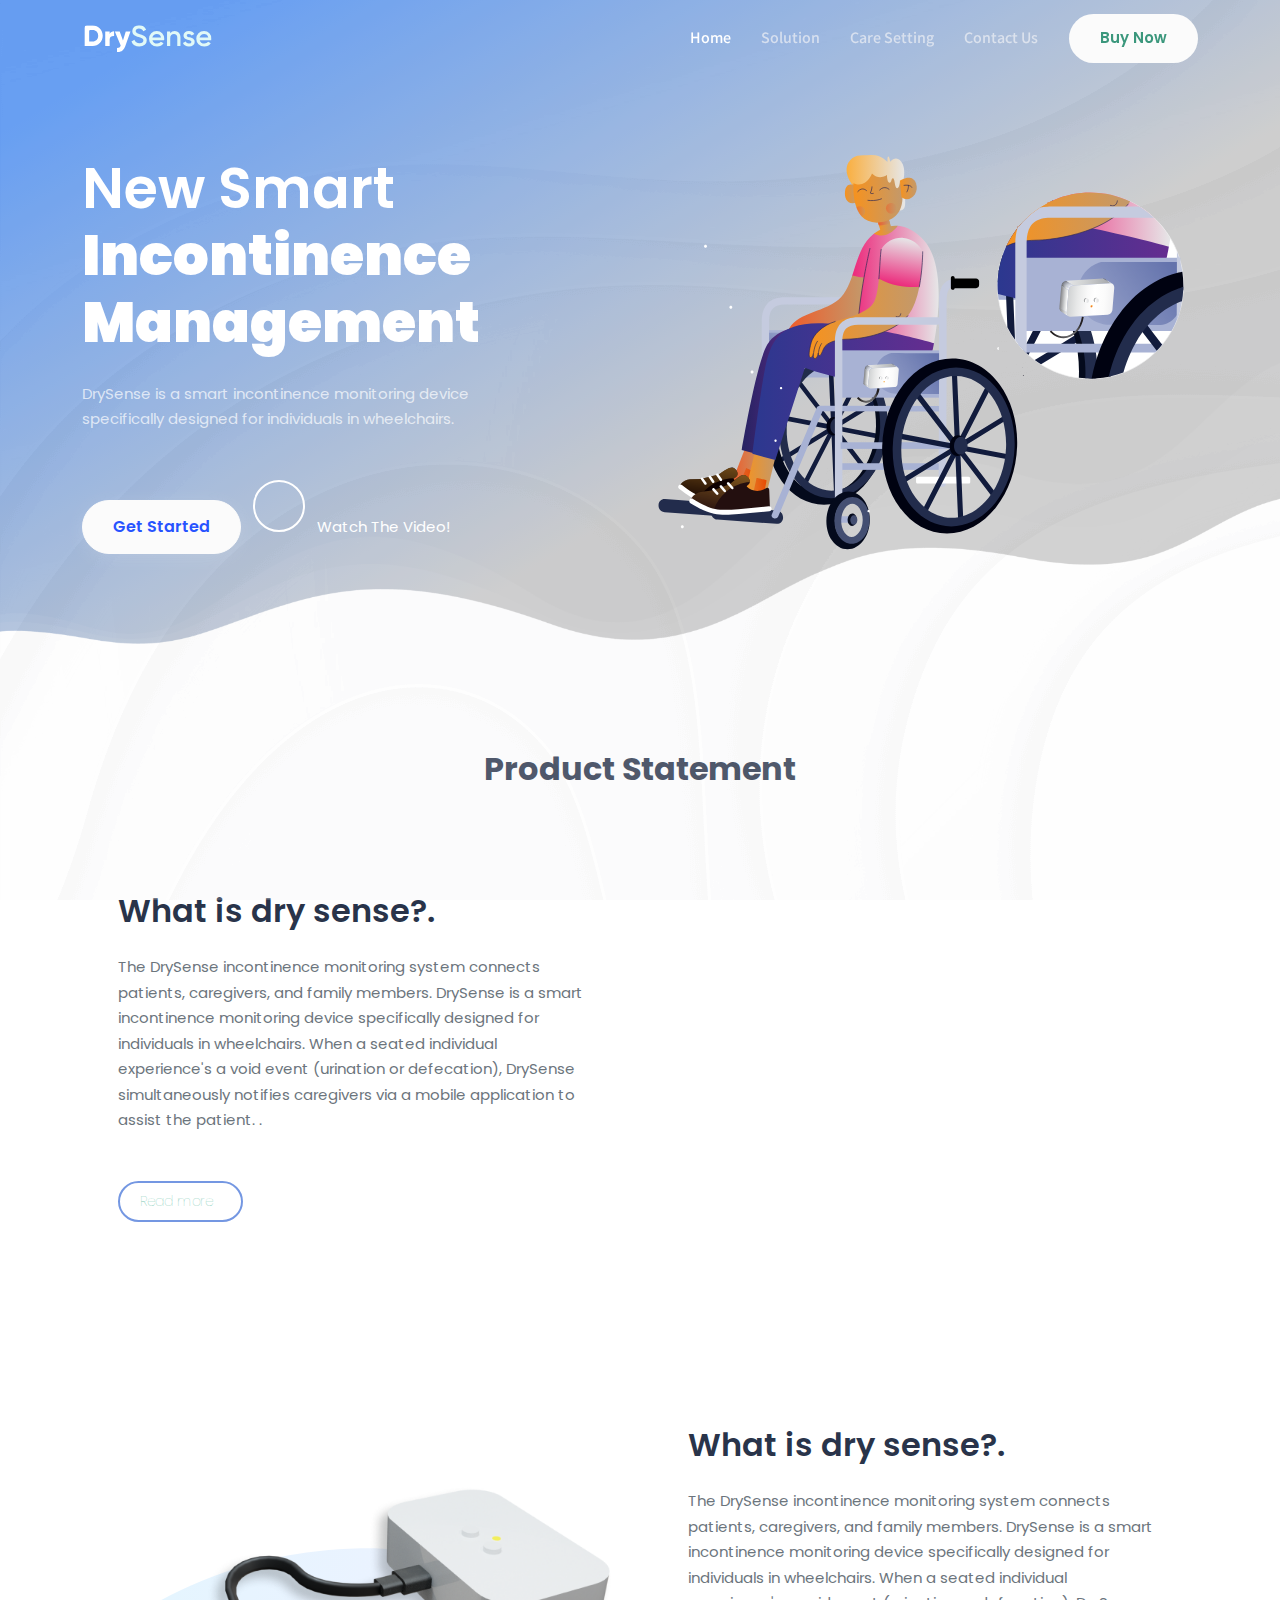
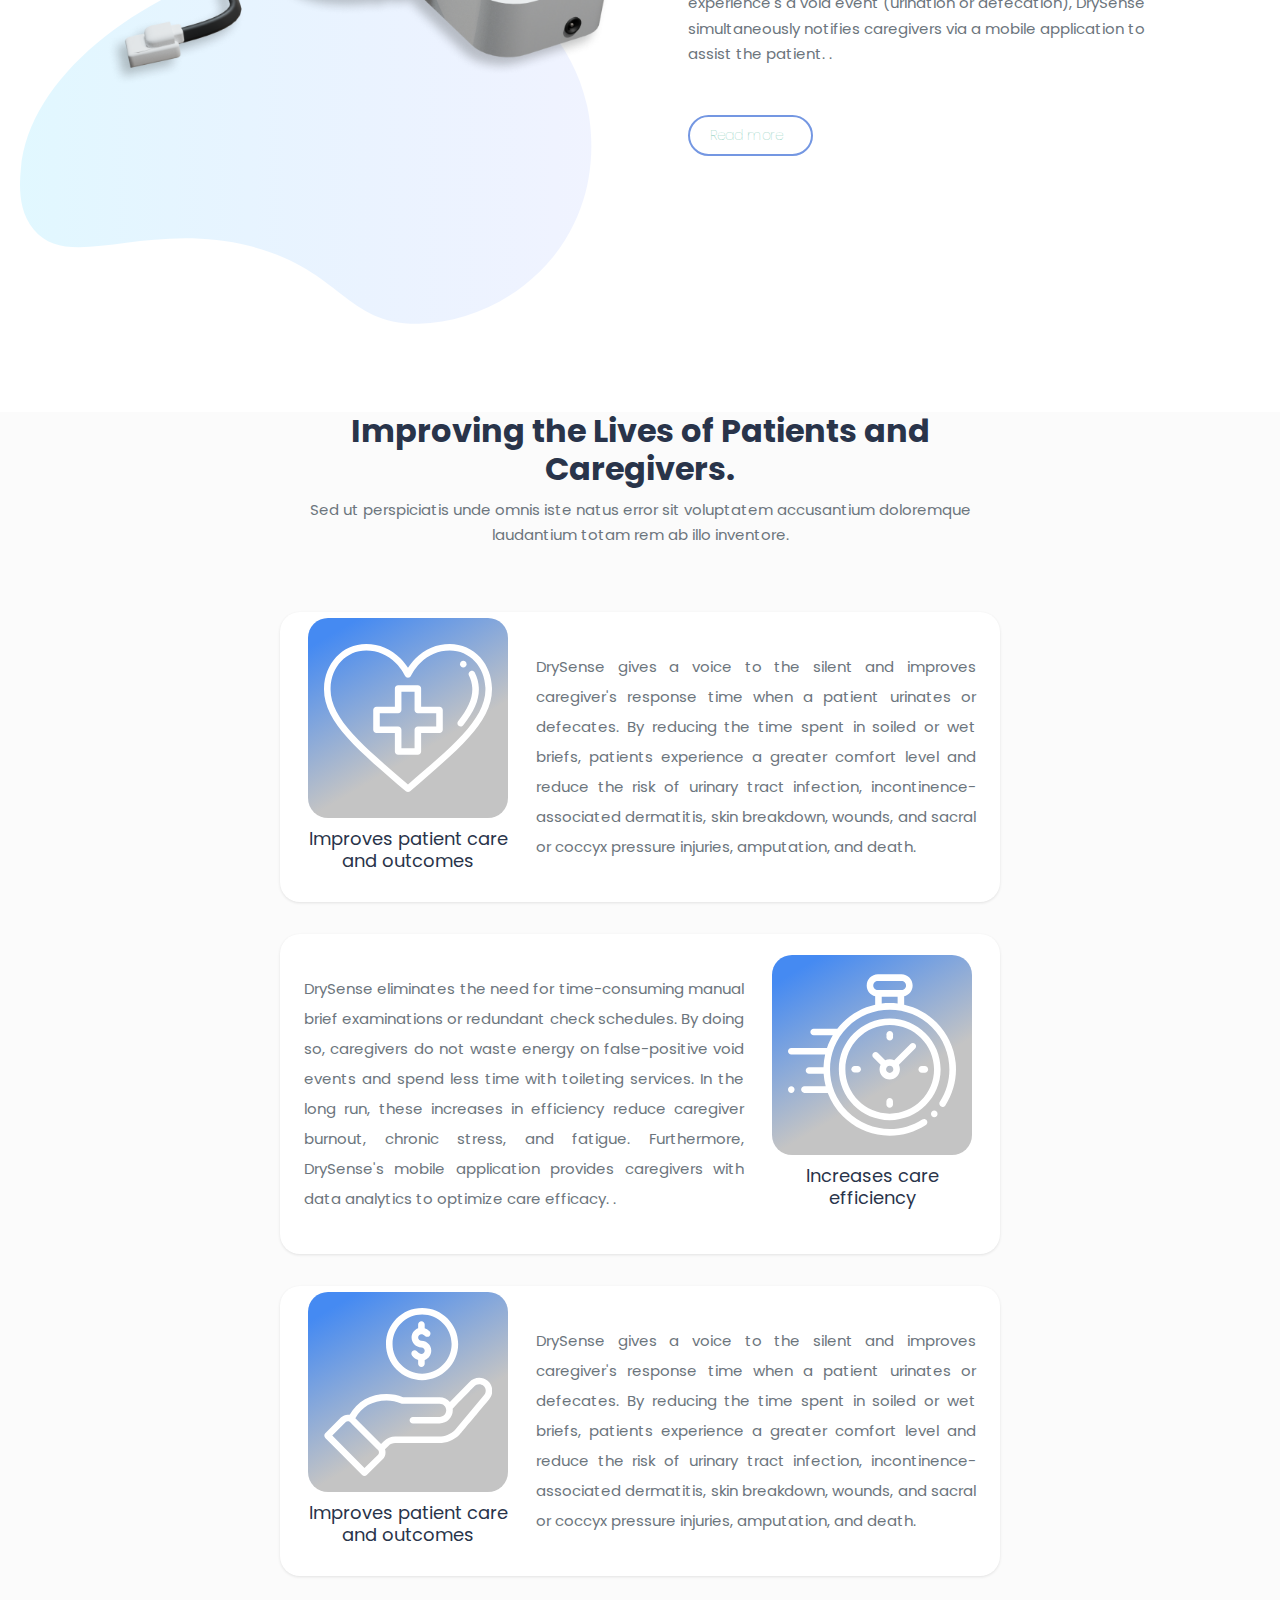
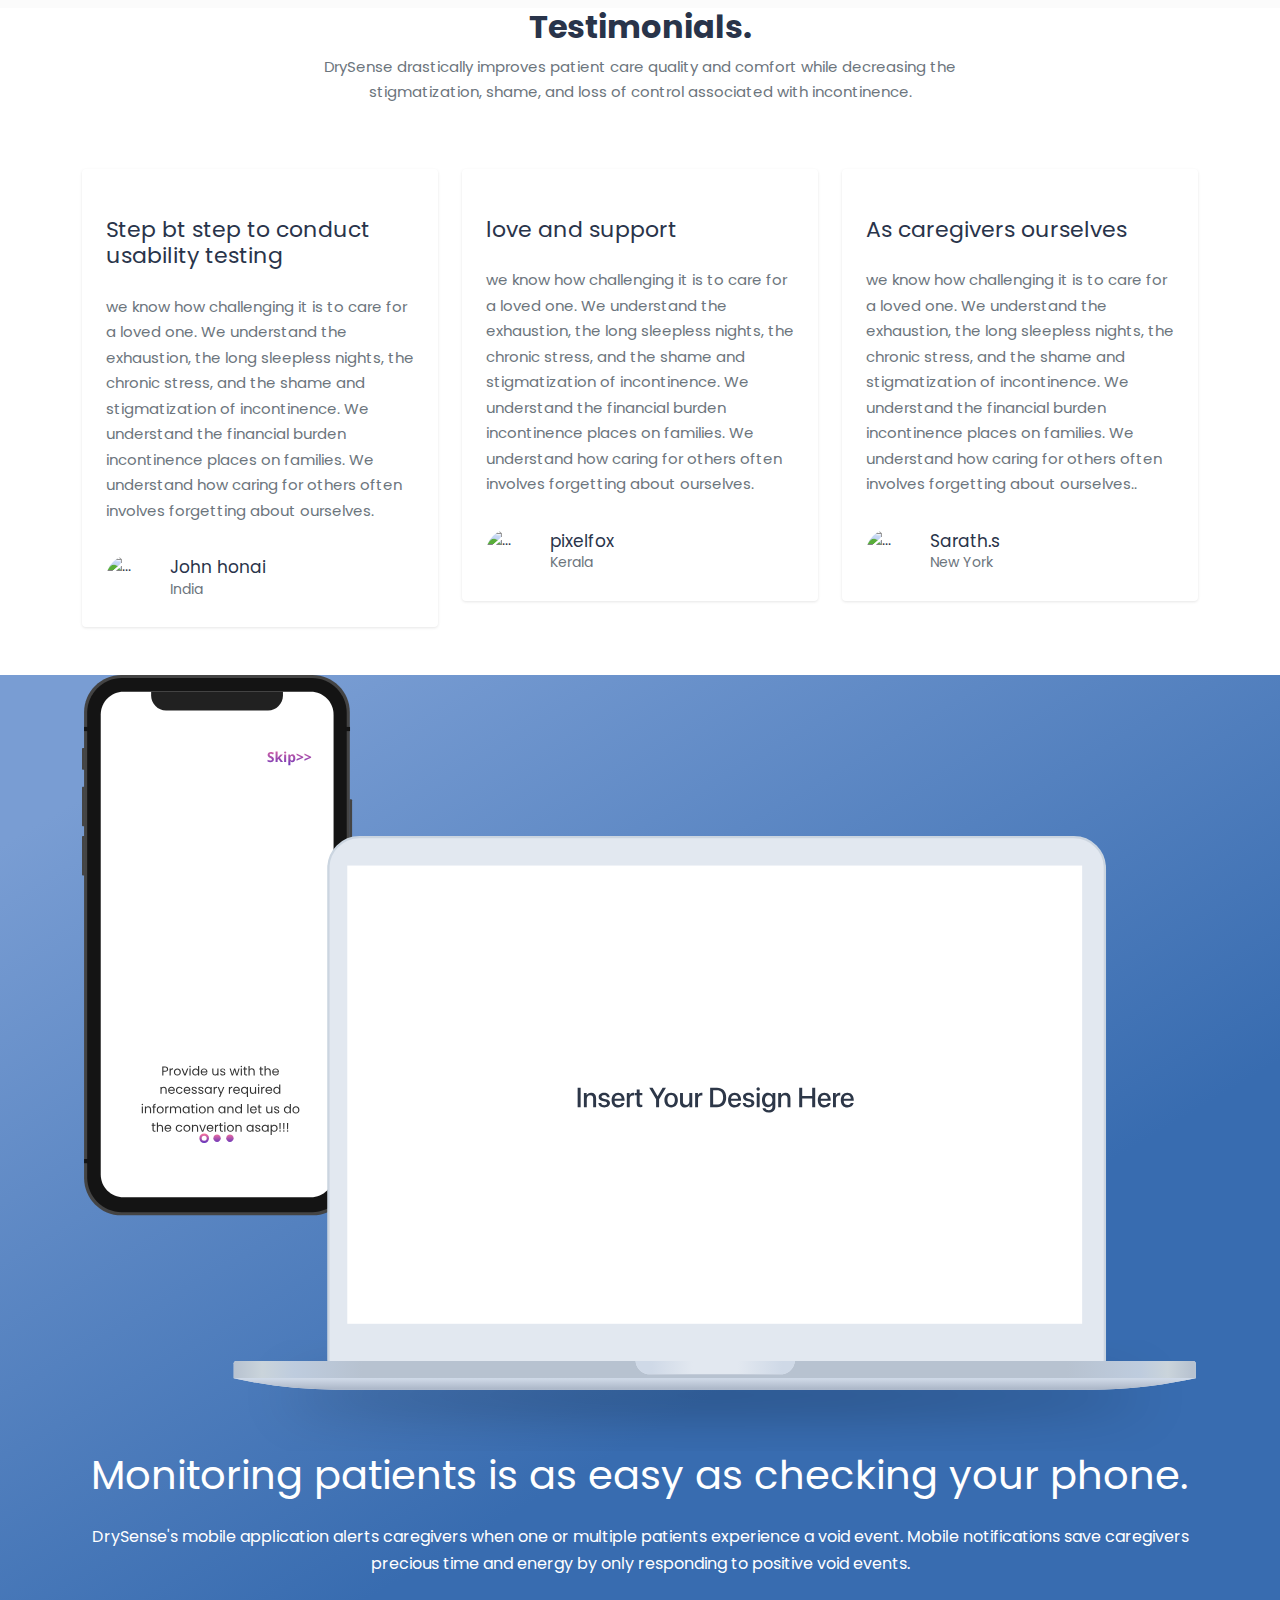
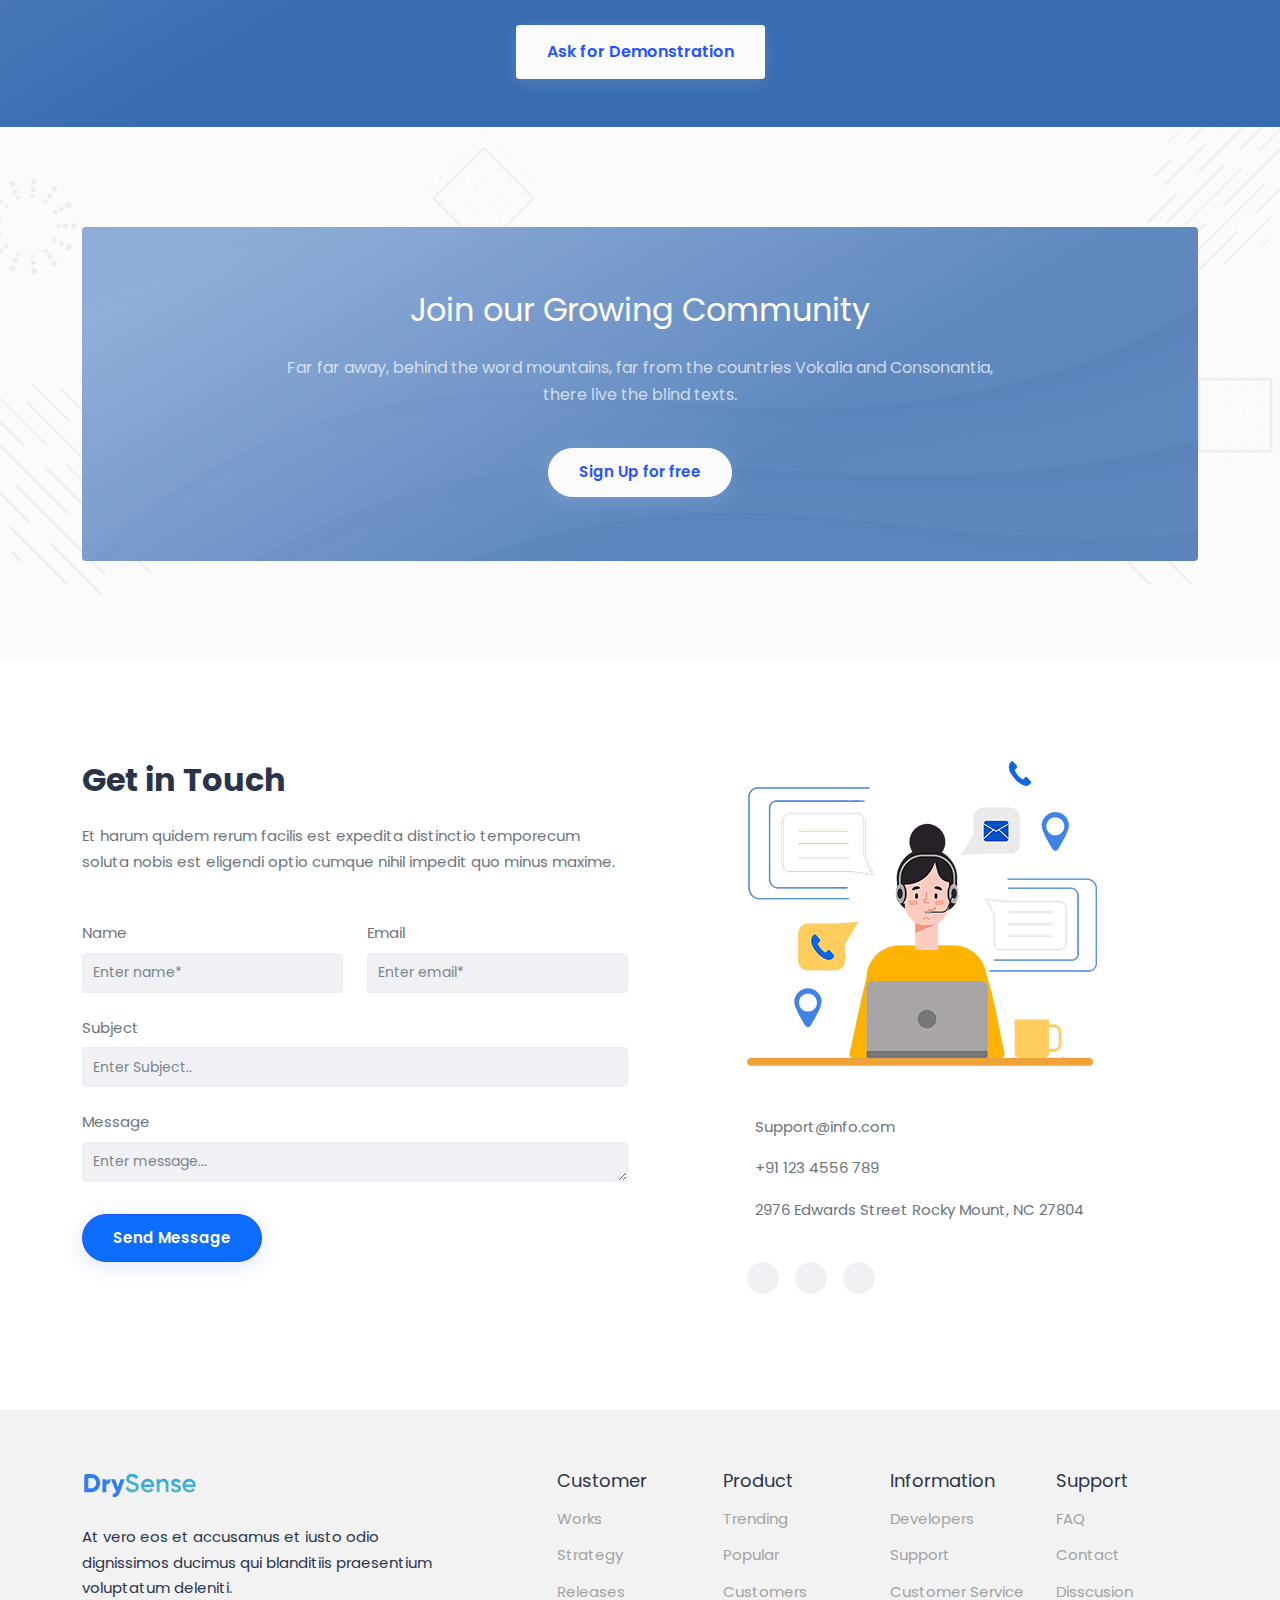
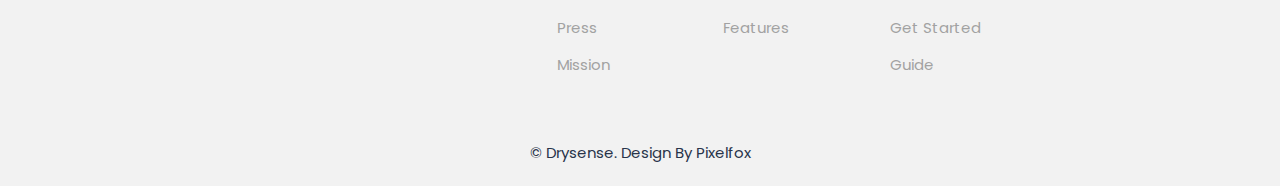
==== index.html @ 3eb0d007 "Update index.html" ====
<!DOCTYPE html>
<html lang="en">

<head>
    <meta charset="utf-8" />
    <title>drysense - Responsive Bootstrap 4 Landing Page Template</title>
    <meta name="viewport" content="width=device-width, initial-scale=1.0" />
    <meta name="description" content="Premium Bootstrap 4 Landing Page Template" />
    <meta name="keywords" content="bootstrap 4, premium, marketing, multipurpose" />
    <meta content="Themesbrand" name="author" />
    <!-- favicon -->
    <link rel="shortcut icon" href="/favicon.ico" />

    <!-- css -->
    <link rel="preconnect" href="https://fonts.gstatic.com">
<link href="https://fonts.googleapis.com/css2?family=Poppins:wght@200;300;400;500;600;700;800&display=swap" rel="stylesheet">

    <link href="/bootstrap.min.css" rel="stylesheet" type="text/css" />
    <link href="/materialdesignicons.min.css" rel="stylesheet" type="text/css" />
    <link href="/style.css" rel="stylesheet" type="text/css" />
</head>

<body data-spy="scroll" data-target="#navbar" data-offset="20">

    

    <!--Navbar Start-->
    <nav class="navbar navbar-expand-lg fixed-top" id="navbar">
        <div class="container">
            <!-- LOGO -->
            <a class="navbar-brand logo" href="index.html">
                <img src="/logo-light-01.svg" alt="" class="logo-dark" height="28" />
                <img src="/logo-dark-01.svg" alt="" class="logo-light" height="28" />
            </a>
            <button class="navbar-toggler" type="button" data-bs-toggle="collapse" data-bs-target="#navbarCollapse"
                aria-controls="navbarCollapse" aria-expanded="false" aria-label="Toggle navigation">
                <i class="" data-feather="menu"></i>
            </button>
            <div class="collapse navbar-collapse" id="navbarCollapse">
                <ul class="navbar-nav ms-auto navbar-center" id="navbar-navlist">
                    <li class="nav-item">
                        <a href="#home" class="nav-link active">Home</a>
                    </li>
                    <li class="nav-item">
                        <a href="solution.html" class="nav-link">Solution</a>
                    </li>
                    <li class="nav-item">
                        <a href="care.html" class="nav-link">Care Setting</a>
                    </li>
                    
                    <li class="nav-item">
                        <a href="#Contact" class="nav-link">Contact Us</a>
                    </li>
                    
                </ul>
                <a href="" class="btn btn-cm rounded-pill nav-btn ms-lg-3">Buy Now</a>
            </div>
        </div>
        <!-- end container -->
    </nav>
    <!-- Navbar End -->

    <!-- Hero Start -->
    <section class="hero-2 bg-center bg-primary position-relative" style="background-image: url(/hero-1-bg-01.);"
        id="home">
        <div class="container">
            <div class="row align-items-center hero-content">
                <div class="col-lg-5">
                    <h1 class="text-white display-4 font-weight-semibold mb-4 hero-1-title">New Smart <strong>Incontinence Management</strong>
                    </h1>
                    <p class="text-white-70 mb-4  mb-lg-5">DrySense is a smart incontinence monitoring device specifically designed for individuals in wheelchairs.</p>
                    <a href="javascript: void(0);" class="btn btn-lg btn-light rounded-pill me-2">Get Started</a>
                    <div class="d-inline-block" data-bs-toggle="modal" data-bs-target="#watchvideomodal">
                        <a href="javascript: void(0);" class="video-play-icon text-white">
                            <span class="play-icon-circle me-2"><i class="icon-sm icon" data-feather="play"></i></span>
                            <span class="">Watch The Video!</span>
                        </a>
                    </div>


                </div>
                <div class="col-lg-6 col-sm-10 mx-auto ms-lg-auto me-lg-0">
                    <div class="mt-lg-0 mt-4">
                        <img src="/drysense_grandma-01.svg" alt="" class="img-md-responsive" />
                    </div>
                </div>
            </div>
            <!-- end row -->

            <!-- Modal -->
            <div class="modal fade bd-example-modal-lg" id="watchvideomodal" tabindex="-1" aria-hidden="true">
                <div class="modal-dialog modal-dialog-centered modal-dialog modal-lg">
                    <div class="modal-content home-modal">
                        <div class="modal-header border-0">
                            <button type="button" class="btn-close float-end" data-bs-dismiss="modal"><i
                                    class="mdi mdi-close"></i></button>
                        </div>
                        <div class="ratio ratio-16x9">
                            <iframe src="https://www.youtube.com/embed/zpOULjyy-n8?rel=0" title="YouTube video"
                                allowfullscreen></iframe>
                        </div>

                    </div>
                </div>
            </div>
            <!-- end modal -->
        </div>
        <!-- end container -->
        <div class="hero-bottom-shape">
            <img src="/hero-1-bottom-shape.png" alt="" class="img-fluid d-block mx-auto" />
        </div>
        <!-- end hero shape -->
    </section>
    <!-- Hero End -->
     <!-- Features start -->
     <section class="section bg-white" id="features">
        <div class="container">
            <div class="row justify-content-center mb-5">
                <div class="col-lg-7 text-center">
                    <h2 class="fw-bold">Product Statement</h2>
                    
                </div>
            </div>

            <div class="row align-items-center mb-5">
                <div class="col-md-6 order-2 order-md-1 mt-md-0 mt-5 p-5">
                    <h2 class="mb-4 font-weight-semibold">What is dry sense?.</h2>
                    <p class="text-muted mb-5">The DrySense incontinence monitoring system connects patients, caregivers, and family members.
                        DrySense is a smart incontinence monitoring device specifically designed for individuals in wheelchairs. When a seated individual experience's a void event (urination or defecation), DrySense simultaneously notifies caregivers via a mobile application to assist the patient.
                        .</p>
                    <a href="javascript: void(0);" class="btn btn-sm">Read more <i class="icon-xs ms-2"
                            data-feather="arrow-right"></i></a>
                                            </div>
                <div class="col-md-6 ms-md-auto order-1 order-md-2">
                    <div class="position-relative"></div>
                        <div class="features-img">
                            <img src="images/drysense-3d-left.png" alt="" class="img-fluid d-block img-bg" />
                        </div>
                        <img src="images/bg-left.svg" alt="" class="dot-img-right" />

                    </div>
                   

                </div>

                <div class="row align-items-center mb-5">
                    <div class="col-md-6 ms-md-auto order-2 order-md-1">
                        <div class="position-relative"></div>
                            <div class="features-img">
                                <img src="/device-3d-right.png" alt="" class="img-fluid d-block img-bg" />
                            </div>
                            <img src="/bg-right.svg" alt="" class="dot-img-left me-5" />
    
                        </div>
                    <div class="col-md-6 order-2 order-md-2 mt-md-0 mt-5 p-5">
                        <h2 class="mb-4 font-weight-semibold">What is dry sense?.</h2>
                        <p class="text-muted mb-5">The DrySense incontinence monitoring system connects patients, caregivers, and family members.
                            DrySense is a smart incontinence monitoring device specifically designed for individuals in wheelchairs. When a seated individual experience's a void event (urination or defecation), DrySense simultaneously notifies caregivers via a mobile application to assist the patient.
                            .</p>
                        <a href="javascript: void(0);" class="btn btn-sm">Read more <i class="icon-xs ms-2"
                                data-feather="arrow-right"></i></a>
                                                </div>
                   
                       
    
                    </div>
            
            <!-- end row -->
           
            <!-- end row -->
        </div>
        <!-- end container -->
    </section>
    <!-- Features end -->

<!-- General Value Proposition start -->
<section class=" bg-light" id="features">
        <div class="container-fluid">

    <div class="row justify-content-center mb-5">
        <div class="col-lg-7 text-center">
            <h2 class="fw-bold">Improving the Lives of Patients and Caregivers.</h2>
            <p class="text-muted">Sed ut perspiciatis unde omnis iste natus error sit voluptatem accusantium
                doloremque laudantium totam rem ab illo inventore.</p>
        </div>
    </div>

     <!-- start row -->

     <div class="row align-items-center  pb-0">
         <container-fluid class="row col align-items-center col-lg md- general-values">
        <div class="col-md-4">
            <div class=" text-center position-relative mb-4 active general-bg">
                <div class=" p-0">
                   
                        <img src="/health 1.svg" alt="" class="icon-general-values" />
                    
                    
                    <h5 class="mb-3 font-size-18"> Improves patient care and outcomes </h5>
                    
                </div>
            </div>
        </div>
        <div class="col-md-8 ms-md-auto general-para">
            
            <p class="general-values-para text-muted">DrySense gives a voice to the silent and improves caregiver's response time when a patient urinates or defecates. By reducing the time spent in soiled or wet briefs, patients experience a greater comfort level and reduce the risk of urinary tract infection, incontinence-associated dermatitis, skin breakdown, wounds, and sacral or coccyx pressure injuries, amputation, and death.</p>
           
        </div>
    </container-fluid>

     </div>
      <!-- end row -->
      <div class="row align-items-center">
        <container-fluid class="row col align-items-center col-lg md- general-values">
       
       <div class="col-md-8 ms-md-auto general-para">
           
           <p class="general-values-para text-muted">DrySense eliminates the need for time-consuming manual brief examinations or redundant check schedules. By doing so, caregivers do not waste energy on false-positive void events and spend less time with toileting services. In the long run, these increases in efficiency reduce caregiver burnout, chronic stress, and fatigue. Furthermore, DrySense's mobile application provides caregivers with data analytics to optimize care efficacy.
            .</p>
          
       </div>
       <div class="col-md-4">
        <div class=" text-center position-relative mb-4 active general-bg">
            <div class=" p-0">
                <img src="/clock 1.svg" alt="" class="icon-general-values" />
                    
                
                <h4 class="mb-3 font-size-18">Increases care efficiency</h4>
                
            </div>
        </div>
    </div>
</container-fluid>
   </div> 


      <!-- end row -->
      <div class="row align-items-center  pb-0">
        <container-fluid class="row col align-items-center col-lg md- general-values">
       <div class="col-md-4">
           <div class=" text-center position-relative mb-4 active general-bg">
               <div class=" p-0">
                  
                       <img src="/hand-dollr-01.svg" alt="" class="icon-general-values" />
                   
                   
                   <h5 class="mb-3 font-size-18"> Improves patient care and outcomes </h5>
                   
               </div>
           </div>
       </div>
       <div class="col-md-8 ms-md-auto">
           
           <p class="general-values-para text-muted">DrySense gives a voice to the silent and improves caregiver's response time when a patient urinates or defecates. By reducing the time spent in soiled or wet briefs, patients experience a greater comfort level and reduce the risk of urinary tract infection, incontinence-associated dermatitis, skin breakdown, wounds, and sacral or coccyx pressure injuries, amputation, and death.</p>
          
       </div>
        </container-fluid>

       
   <!-- end row -->



    
</section> 
<!-- General Value Proposition end -->

 <!-- Testimonoal start -->
 <section class="section-bottom" id="blog">
    <div class="container">
        <div class="row justify-content-center mb-4">
            <div class="col-lg-7 text-center">
                <h2 class="fw-bold">Testimonials.</h2>
                <p class="text-muted">DrySense drastically improves patient care quality and comfort while decreasing the stigmatization, shame, and loss of control associated with incontinence.
                </p>
            </div>
        </div>
        <div class="row">
            <div class="col-lg-4 pb-5">
                <div class="card mt-4 border-0 shadow">
                    <div class="card-body p-4">
                        
                        <h4 class="font-size-22 my-4"><a href="javascript: void(0);">Step bt step to conduct
                                usability testing</a></h4>
                        <p class="text-muted">we know how challenging it is to care for a loved one. We understand the exhaustion, the long sleepless nights, the chronic stress, and the shame and stigmatization of incontinence. We understand the financial burden incontinence places on families. We understand how caring for others often involves forgetting about ourselves.</p>
                        <div class="d-flex align-items-center mt-4 pt-2">
                            <img src="/user/img-2.jpg" class="rounded-circle avatar-sm me-3" alt="..." />
                            <div class="flex-body">
                                <h5 class="font-size-17 mb-0">John honai</h5>
                                <p class="text-muted mb-0 font-size-14"> India</p>
                            </div>
                        </div>
                    </div>
                </div>
            </div>
            <!-- end col -->

            <div class="col-lg-4">
                <div class="card mt-4 border-0 shadow">
                    <div class="card-body p-4">
                        
                        <h4 class="font-size-22 my-4"><a href="javascript: void(0);">love and support</a></h4>
                        <p class="text-muted">we know how challenging it is to care for a loved one. We understand the exhaustion, the long sleepless nights, the chronic stress, and the shame and stigmatization of incontinence. We understand the financial burden incontinence places on families. We understand how caring for others often involves forgetting about ourselves.</p>
                        <div class="d-flex align-items-center mt-4 pt-2">
                            <img src="/user/img-3.jpg" class="rounded-circle avatar-sm me-3" alt="..." />
                            <div class="flex-body">
                                <h5 class="font-size-17 mb-0">pixelfox</h5>
                                <p class="text-muted mb-0 font-size-14">Kerala</p>
                            </div>
                        </div>
                    </div>
                </div>
            </div>
            <!-- end col -->

            <div class="col-lg-4">
                <div class="card mt-4 border-0 shadow">
                    <div class="card-body p-4">
                        
                        <h4 class="font-size-22 my-4"><a href="javascript: void(0);">As caregivers ourselves</a></h4>
                        <p class="text-muted">we know how challenging it is to care for a loved one. We understand the exhaustion, the long sleepless nights, the chronic stress, and the shame and stigmatization of incontinence. We understand the financial burden incontinence places on families. We understand how caring for others often involves forgetting about ourselves..</p>
                        <div class="d-flex align-items-center mt-4 pt-2">
                            <img src="/user/img-1.jpg" class="rounded-circle avatar-sm me-3" alt="..." />
                            <div class="flex-body">
                                <h5 class="font-size-17 mb-0">Sarath.s</h5>
                                <p class="text-muted mb-0 font-size-14">New York</p>
                            </div>
                        </div>
                    </div>
                </div>
            </div>
            <!-- end col -->
        </div>
        <!-- end row -->
    </div>
    <!-- end container -->
</section>
<!-- Testimonial end -->


   
 <!--App downlod end -->
    <section class="section-bottom bg-gradient-primary">
        <div class="bg-overlay-img" style="background-image: url(/demos.png);"></div>
        <div class="hero-top-shape">
            <img src="images/hero-1-top-shape-01.png" alt="" class="img-fluid d-block mx-auto" />
        </div>
        <div class="container">
            <div class="row justify-content-center">
                
                  
                        <img src="/X-2.svg" alt="" class="img-md-responsive" />
                   
                    <div class="text-center">
                        <h1 class="text-white mb-4">Monitoring patients is as easy as checking your phone.</h1>
                        <p class="text-white mb-5 font-size-16">DrySense's mobile application alerts caregivers when one or multiple patients experience a void event. Mobile notifications save caregivers precious time and energy by only responding to positive void events.</p>
                        <a href="#" class="btn btn-lg mb-5 btn-light">Ask for Demonstration</a>
                    </div>
                </div>
                <!-- end col -->
            </div>
            <!-- end row -->
        </div>
        <!-- end container -->
        
    </section>
    <!--App downlod end -->
   

    <!-- CTA start -->
    <section class="section bg-center w-100 bg-light" style="background-image: url(/cta-bg.png);">
        <div class="container">
            <div class="row">
                <div class="col-lg-12">
                    <div class="card bg-gradient-primary text-center border-0">
                        <div class="bg-overlay-img" style="background-image: url(/demos.png);"></div>
                        <div class="card-body mx-auto p-sm-5 p-4">
                            <div class="row justify-content-center">
                                <div class="col-lg-10">
                                    <div class="p-3">
                                        <h2 class="text-white mb-4">Join our Growing Community</h2>
                                        <p class="text-white-70 font-size-16 mb-4 pb-3">Far far away, behind the word
                                            mountains, far from the countries Vokalia and Consonantia, there live the
                                            blind texts.</p>
                                        <a href="javascript: void(0);" class="btn btn-light rounded-pill">Sign Up for
                                            free</a>
                                    </div>
                                </div>
                            </div>
                        </div>
                    </div>
                </div>
                <!-- end col -->
            </div>
            <!-- end row -->
        </div>
        <!-- end container -->
    </section>
    <!-- CTA end -->

    <!-- Contact us start -->
    <section class="section" id="contact">
        <div class="container">
            <div class="row">
                <div class="col-lg-6">
                    <h2 class="fw-bold mb-4">Get in Touch</h2>
                    <p class="text-muted mb-5">Et harum quidem rerum facilis est expedita distinctio temporecum soluta
                        nobis est eligendi optio cumque nihil impedit quo minus maxime.</p>

                    <div>
                        <form method="post" name="myForm" onsubmit="return validateForm()">
                            <p id="error-msg"></p>
                            <div id="simple-msg"></div>
                            <div class="row">
                                <div class="col-lg-6">
                                    <div class="mb-4">
                                        <label for="name" class="text-muted form-label">Name</label>
                                        <input name="name" id="name" type="text" class="form-control"
                                            placeholder="Enter name*">
                                    </div>
                                </div>
                                <div class="col-lg-6">
                                    <div class="mb-4">
                                        <label for="email" class="text-muted form-label">Email</label>
                                        <input name="email" id="email" type="email" class="form-control"
                                            placeholder="Enter email*">
                                    </div>
                                </div>
                                <div class="col-md-12">
                                    <div class="mb-4">
                                        <label for="subject" class="text-muted form-label">Subject</label>
                                        <input type="text" class="form-control" id="subject" name="subject"
                                            placeholder="Enter Subject.." />
                                    </div>

                                    <div class="mb-4 pb-2">
                                        <label for="comments" class="text-muted form-label">Message</label>
                                        <textarea name="comments" id="comments" rows="4" class="form-control"
                                            placeholder="Enter message..."></textarea>
                                    </div>

                                    <button type="submit" id="submit" name="send" class="btn btn-primary">Send
                                        Message</button>

                                </div>
                            </div>
                        </form>
                    </div>

                </div>
                <!-- end col -->

                <div class="col-lg-5 ms-lg-auto">
                    <div class="mt-5 mt-lg-0">
                        <img src="/contact.png" alt="" class="img-fluid d-block" />
                        <p class="text-muted mt-5 mb-3"><i class="me-2 text-muted icon icon-xs" data-feather="mail"></i>
                            Support@info.com</p>
                        <p class="text-muted mb-3"><i class="me-2 text-muted icon icon-xs" data-feather="phone"></i> +91
                            123 4556 789</p>
                        <p class="text-muted mb-3"><i class="me-2 text-muted icon icon-xs" data-feather="map-pin"></i>
                            2976 Edwards Street Rocky Mount, NC 27804</p>
                        <ul class="list-inline pt-4">
                            <li class="list-inline-item me-3">
                                <a href="javascript: void(0);" class="social-icon icon-mono avatar-xs rounded-circle"><i
                                        class="icon-xs" data-feather="facebook"></i></a>
                            </li>
                            <li class="list-inline-item me-3">
                                <a href="javascript: void(0);" class="social-icon icon-mono avatar-xs rounded-circle"><i
                                        class="icon-xs" data-feather="twitter"></i></a>
                            </li>
                            <li class="list-inline-item">
                                <a href="javascript: void(0);" class="social-icon icon-mono avatar-xs rounded-circle"><i
                                        class="icon-xs" data-feather="instagram"></i></a>
                            </li>
                        </ul>
                    </div>
                </div>
                <!-- end col -->
            </div>
            <!-- end row -->
        </div>
        <!-- end container -->
    </section>
    <!-- Contact us end -->

    <!-- Footer Start -->
    <footer class="footer" style="background-image: url(/footer-bg.png);">
        <div class="container">
            <div class="row">
                <div class="col-lg-4">
                    <div class="mb-4">
                        <a href="index-1.html"><img src="/logo-light-01.svg" alt="" class="" height="30" /></a>
                        <p class="text-dark-50 my-4">At vero eos et accusamus et iusto odio dignissimos ducimus qui
                            blanditiis praesentium voluptatum deleniti.</p>
                    </div>
                </div>
                <!-- end col -->

                <div class="col-lg-7 ms-lg-auto">
                    <div class="row">
                        <div class="col-lg-3 col-6">
                            <div class="mt-4 mt-lg-0">
                                <h4 class="text-dark font-size-18 mb-3">Customer</h4>
                                <ul class="list-unstyled footer-sub-menu">
                                    <li><a href="javascript: void(0);" class="footer-link">Works</a></li>
                                    <li><a href="javascript: void(0);" class="footer-link">Strategy</a></li>
                                    <li><a href="javascript: void(0);" class="footer-link">Releases</a></li>
                                    <li><a href="javascript: void(0);" class="footer-link">Press</a></li>
                                    <li><a href="javascript: void(0);" class="footer-link">Mission</a></li>
                                </ul>
                            </div>
                        </div>
                        <div class="col-lg-3 col-6">
                            <div class="mt-4 mt-lg-0">
                                <h4 class="text-dark font-size-18 mb-3">Product</h4>
                                <ul class="list-unstyled footer-sub-menu">
                                    <li><a href="javascript: void(0);" class="footer-link">Trending</a></li>
                                    <li><a href="javascript: void(0);" class="footer-link">Popular</a></li>
                                    <li><a href="javascript: void(0);" class="footer-link">Customers</a></li>
                                    <li><a href="javascript: void(0);" class="footer-link">Features</a></li>
                                </ul>
                            </div>
                        </div>
                        <div class="col-lg-3 col-6">
                            <div class="mt-4 mt-lg-0">
                                <h4 class="text-dark-50 font-size-18 mb-3">Information</h4>
                                <ul class="list-unstyled footer-sub-menu">
                                    <li><a href="javascript: void(0);" class="footer-link">Developers</a></li>
                                    <li><a href="javascript: void(0);" class="footer-link">Support</a></li>
                                    <li><a href="javascript: void(0);" class="footer-link">Customer Service</a></li>
                                    <li><a href="javascript: void(0);" class="footer-link">Get Started</a></li>
                                    <li><a href="javascript: void(0);" class="footer-link">Guide</a></li>
                                </ul>
                            </div>
                        </div>
                        <div class="col-lg-3 col-6">
                            <div class="mt-4 mt-lg-0">
                                <h4 class="text-dark-50 font-size-18 mb-3">Support</h4>
                                <ul class="list-unstyled footer-sub-menu">
                                    <li><a href="javascript: void(0);" class="footer-link">FAQ</a></li>
                                    <li><a href="javascript: void(0);" class="footer-link">Contact</a></li>
                                    <li><a href="javascript: void(0);" class="footer-link">Disscusion</a></li>
                                </ul>
                            </div>
                        </div>
                    </div>
                </div>
                <!-- end col -->
            </div>
            <!-- end row -->

            <div class="row">
                <div class="col-lg-12">
                    <div class="text-center mt-5">
                        <p class="text-dark-50 f-15 mb-0">
                             © Drysense. Design By Pixelfox
                        </p>
                    </div>
                </div>
                <!-- end col -->
            </div>
            <!-- end row -->
        </div>
        <!-- end container -->
    </footer>
    <!-- Footer End -->

    <!-- javascript -->
    <script src="js/bootstrap.bundle.min.js"></script>
    <script src="js/smooth-scroll.polyfills.min.js"></script>
    <!-- feather-icons js -->
    <script src="https://unpkg.com/feather-icons"></script>

    <!-- App Js -->
    <script src="js/app.js"></script>

</body>

</html>
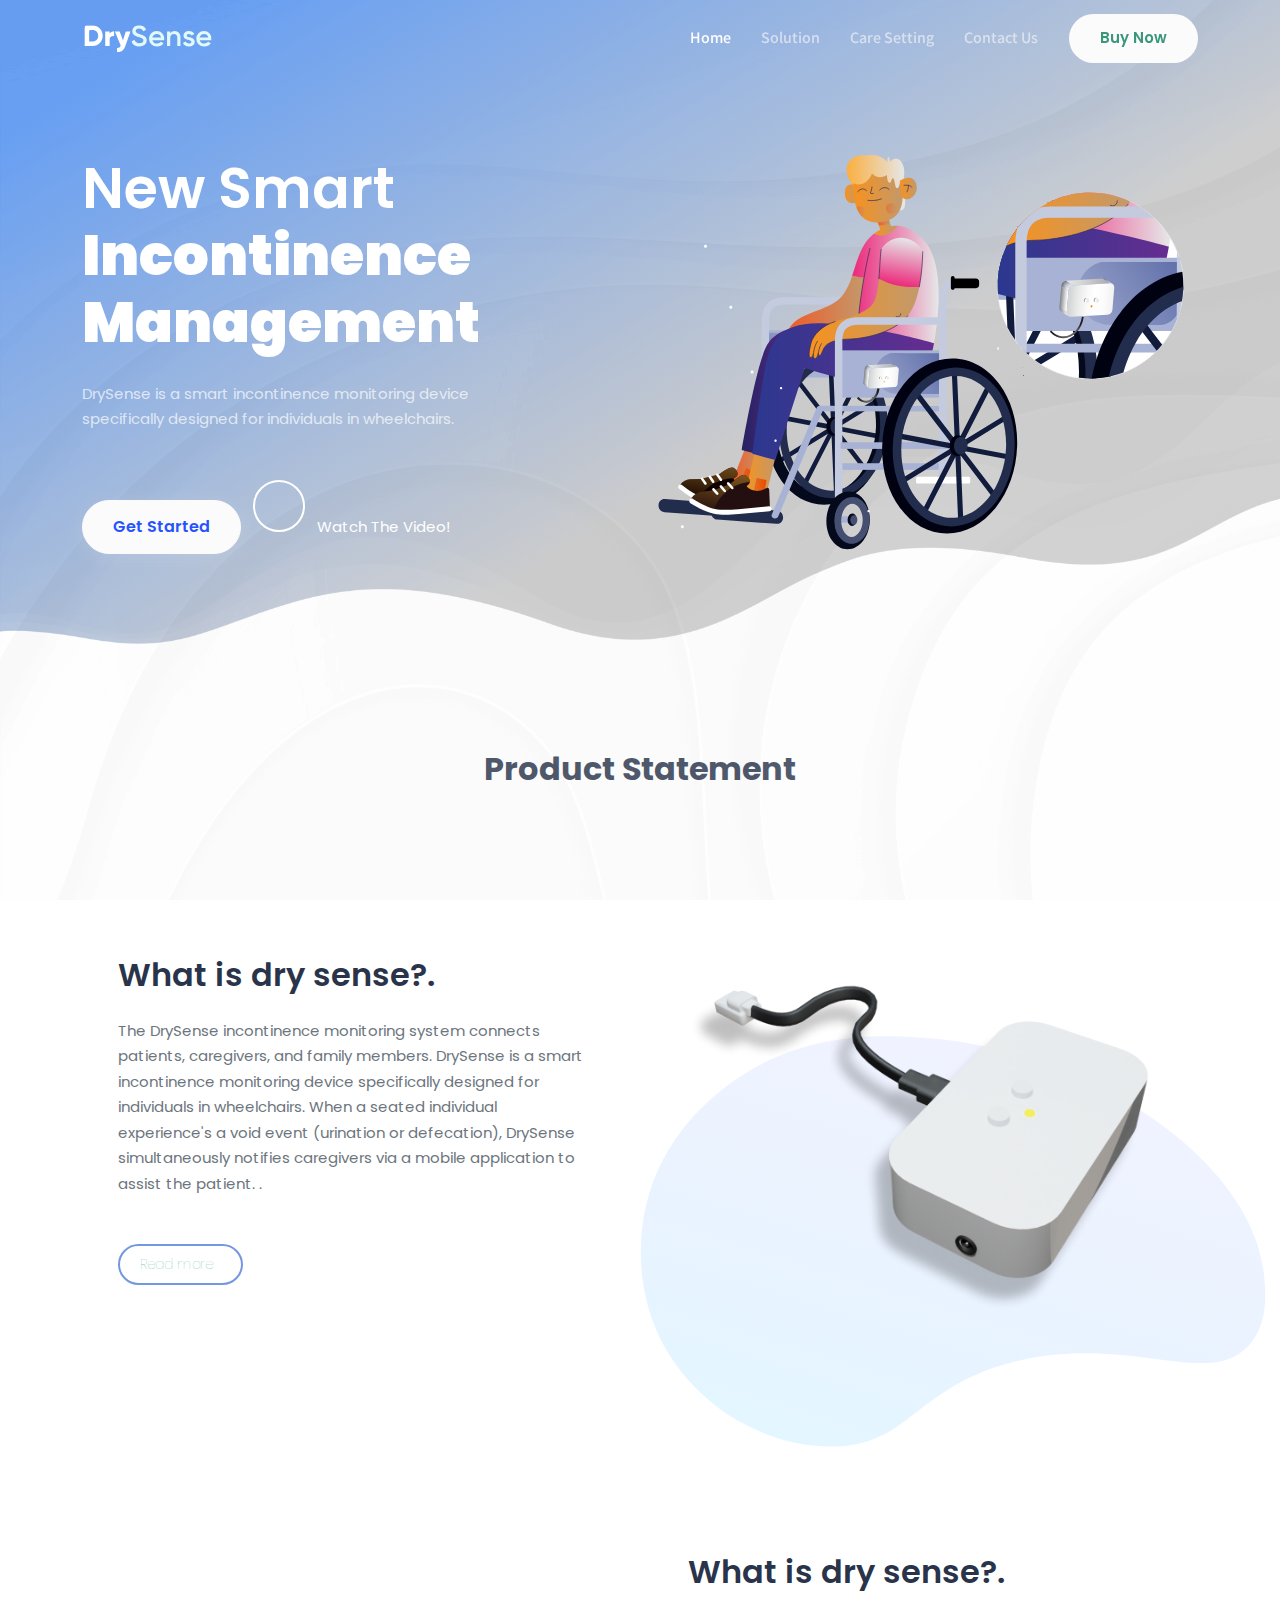
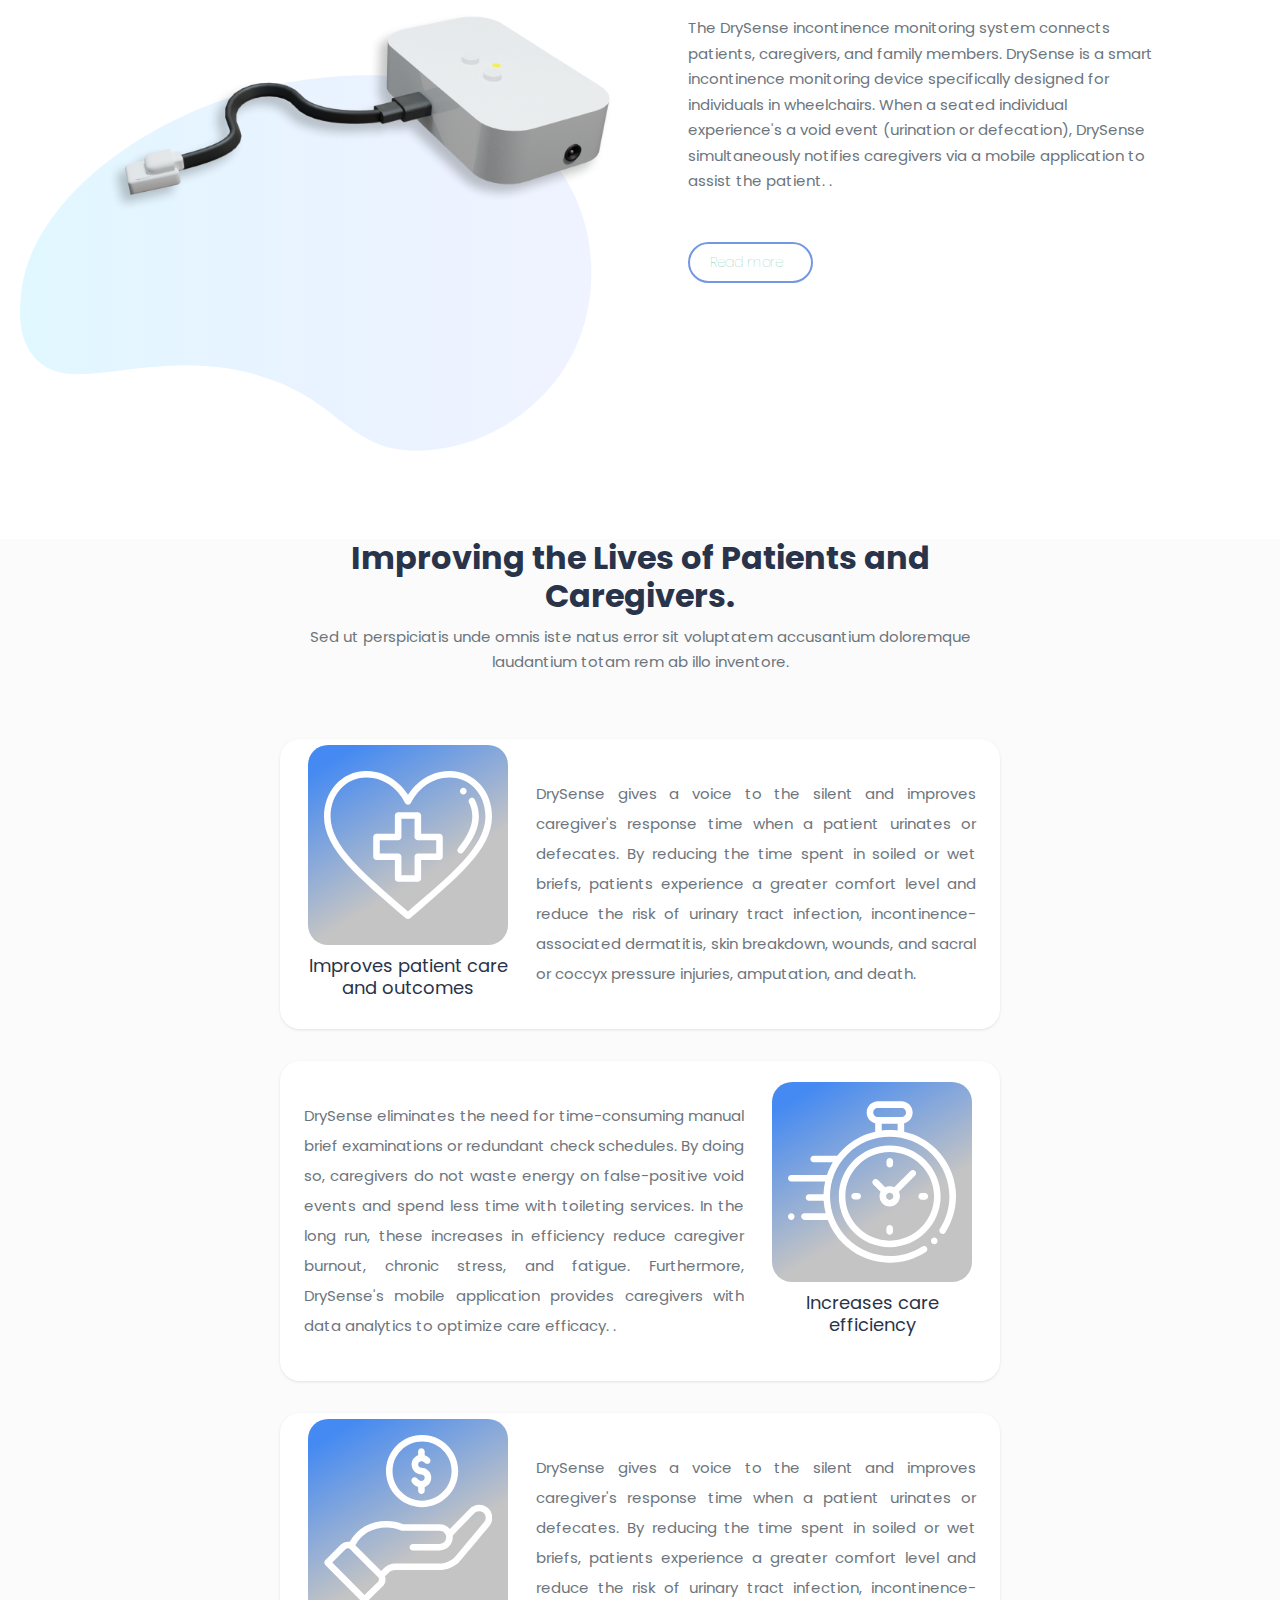
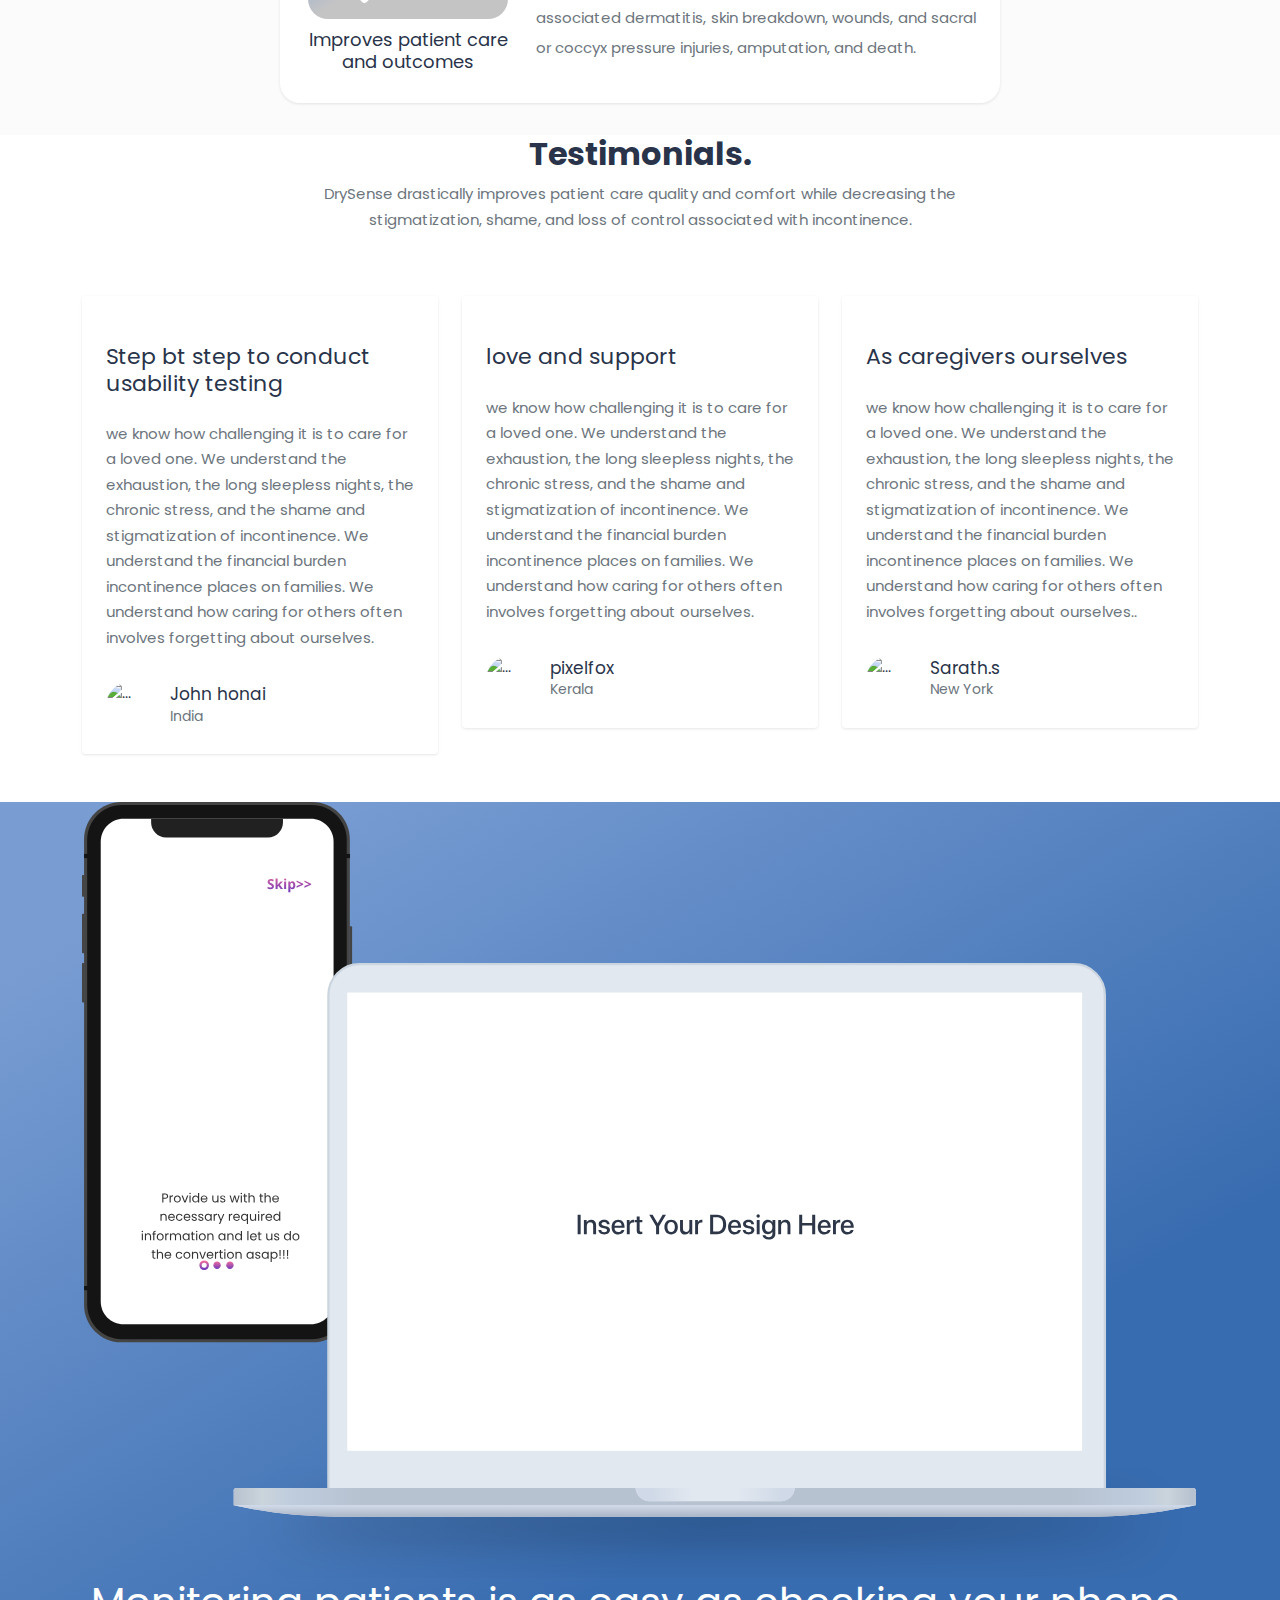
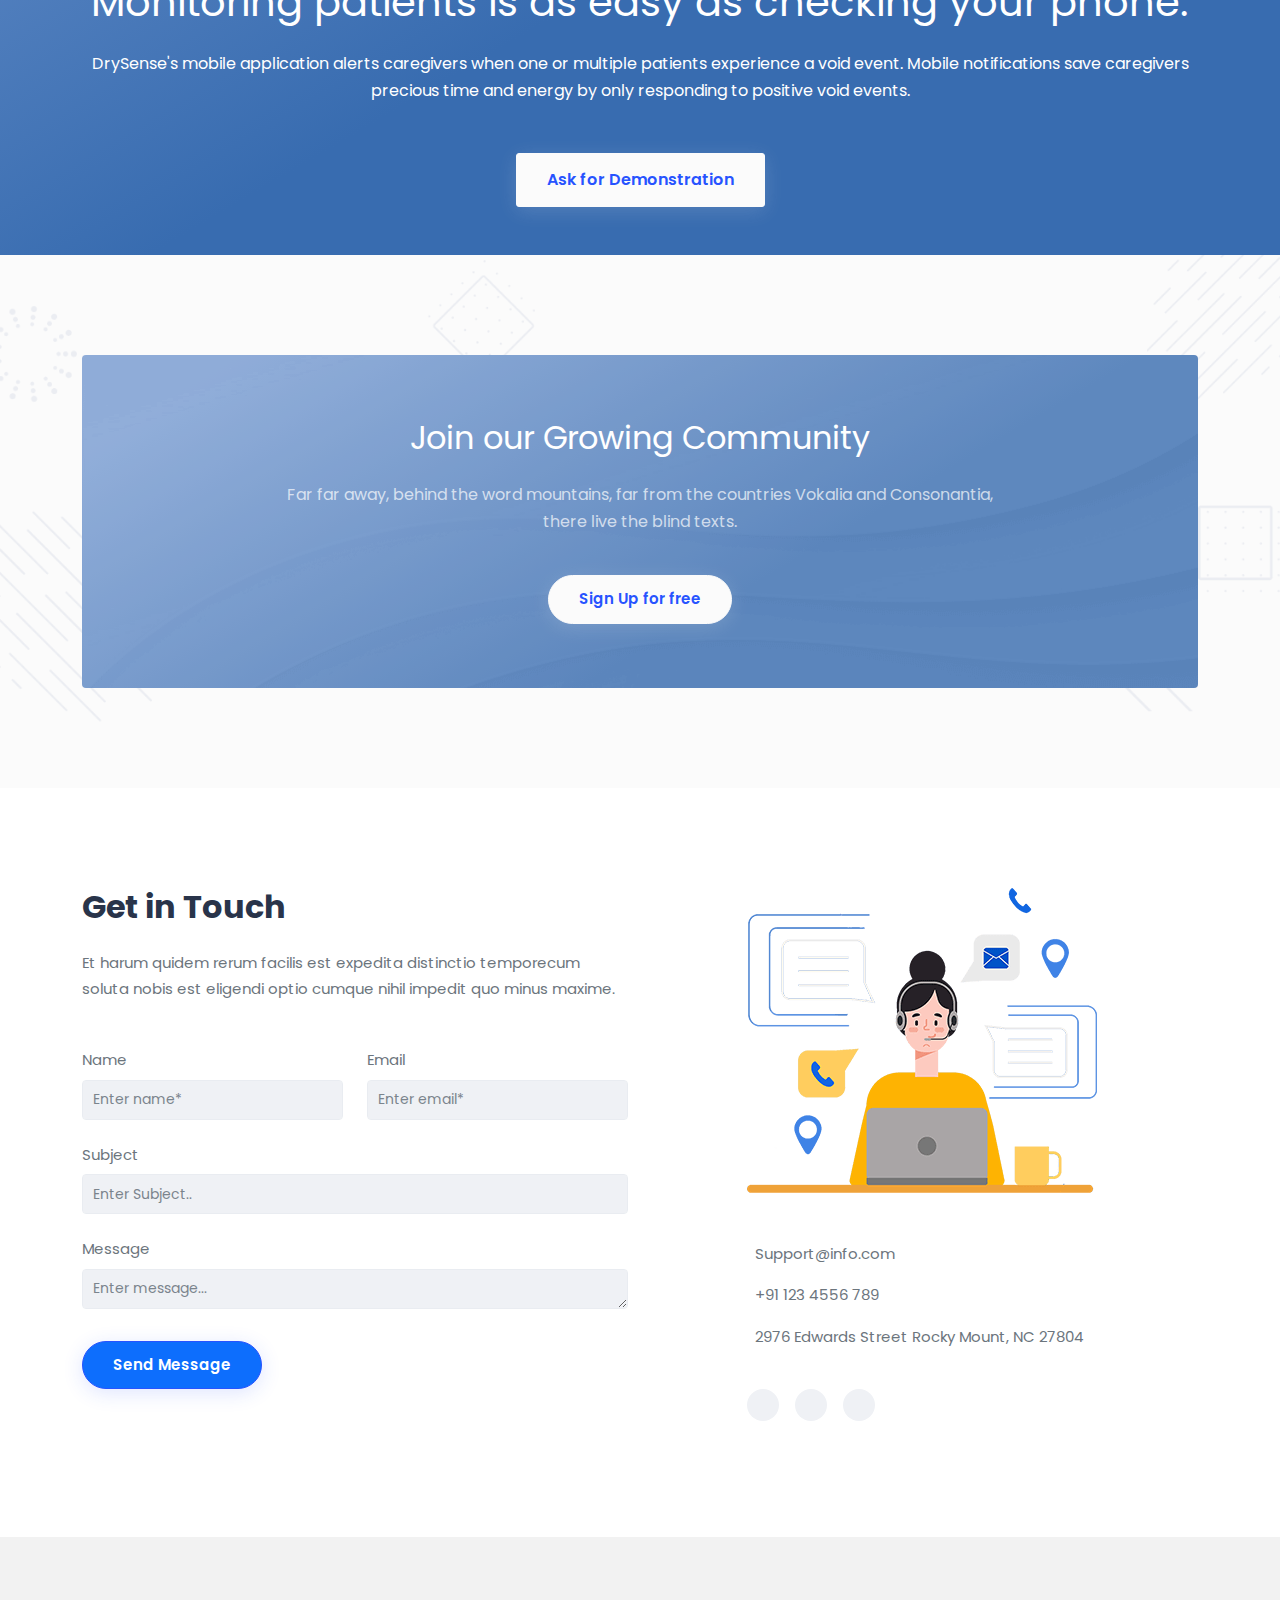
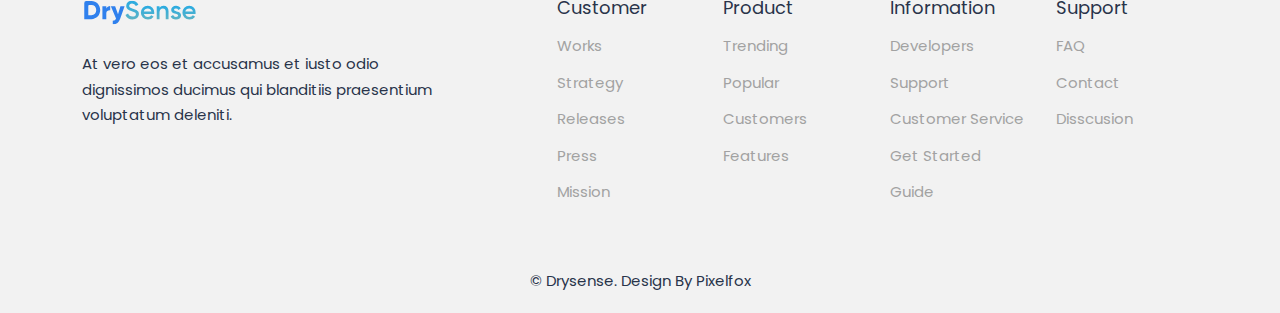
==== commit a2641b68: "Update index.html" ====
--- a/index.html
+++ b/index.html
@@ -92,8 +92,9 @@
                 <div class="modal-dialog modal-dialog-centered modal-dialog modal-lg">
                     <div class="modal-content home-modal">
                         <div class="modal-header border-0">
-                            <button type="button" class="btn-close float-end" data-bs-dismiss="modal"><i
-                                    class="mdi mdi-close"></i></button>
+                            <button type="button" class="btn-close float-end" data-bs-dismiss="modal">
+                                
+                               <i class="mdi mdi-close"></i></button>
                         </div>
                         <div class="ratio ratio-16x9">
                             <iframe src="https://www.youtube.com/embed/zpOULjyy-n8?rel=0" title="YouTube video"
@@ -134,9 +135,9 @@
                 <div class="col-md-6 ms-md-auto order-1 order-md-2">
                     <div class="position-relative"></div>
                         <div class="features-img">
-                            <img src="images/drysense-3d-left.png" alt="" class="img-fluid d-block img-bg" />
-                        </div>
-                        <img src="images/bg-left.svg" alt="" class="dot-img-right" />
+                            <img src="/drysense-3d-left.png" alt="" class="img-fluid d-block img-bg" />
+                        </div>
+                        <img src="/bg-left.svg" alt="" class="dot-img-right" />
 
                     </div>
                    
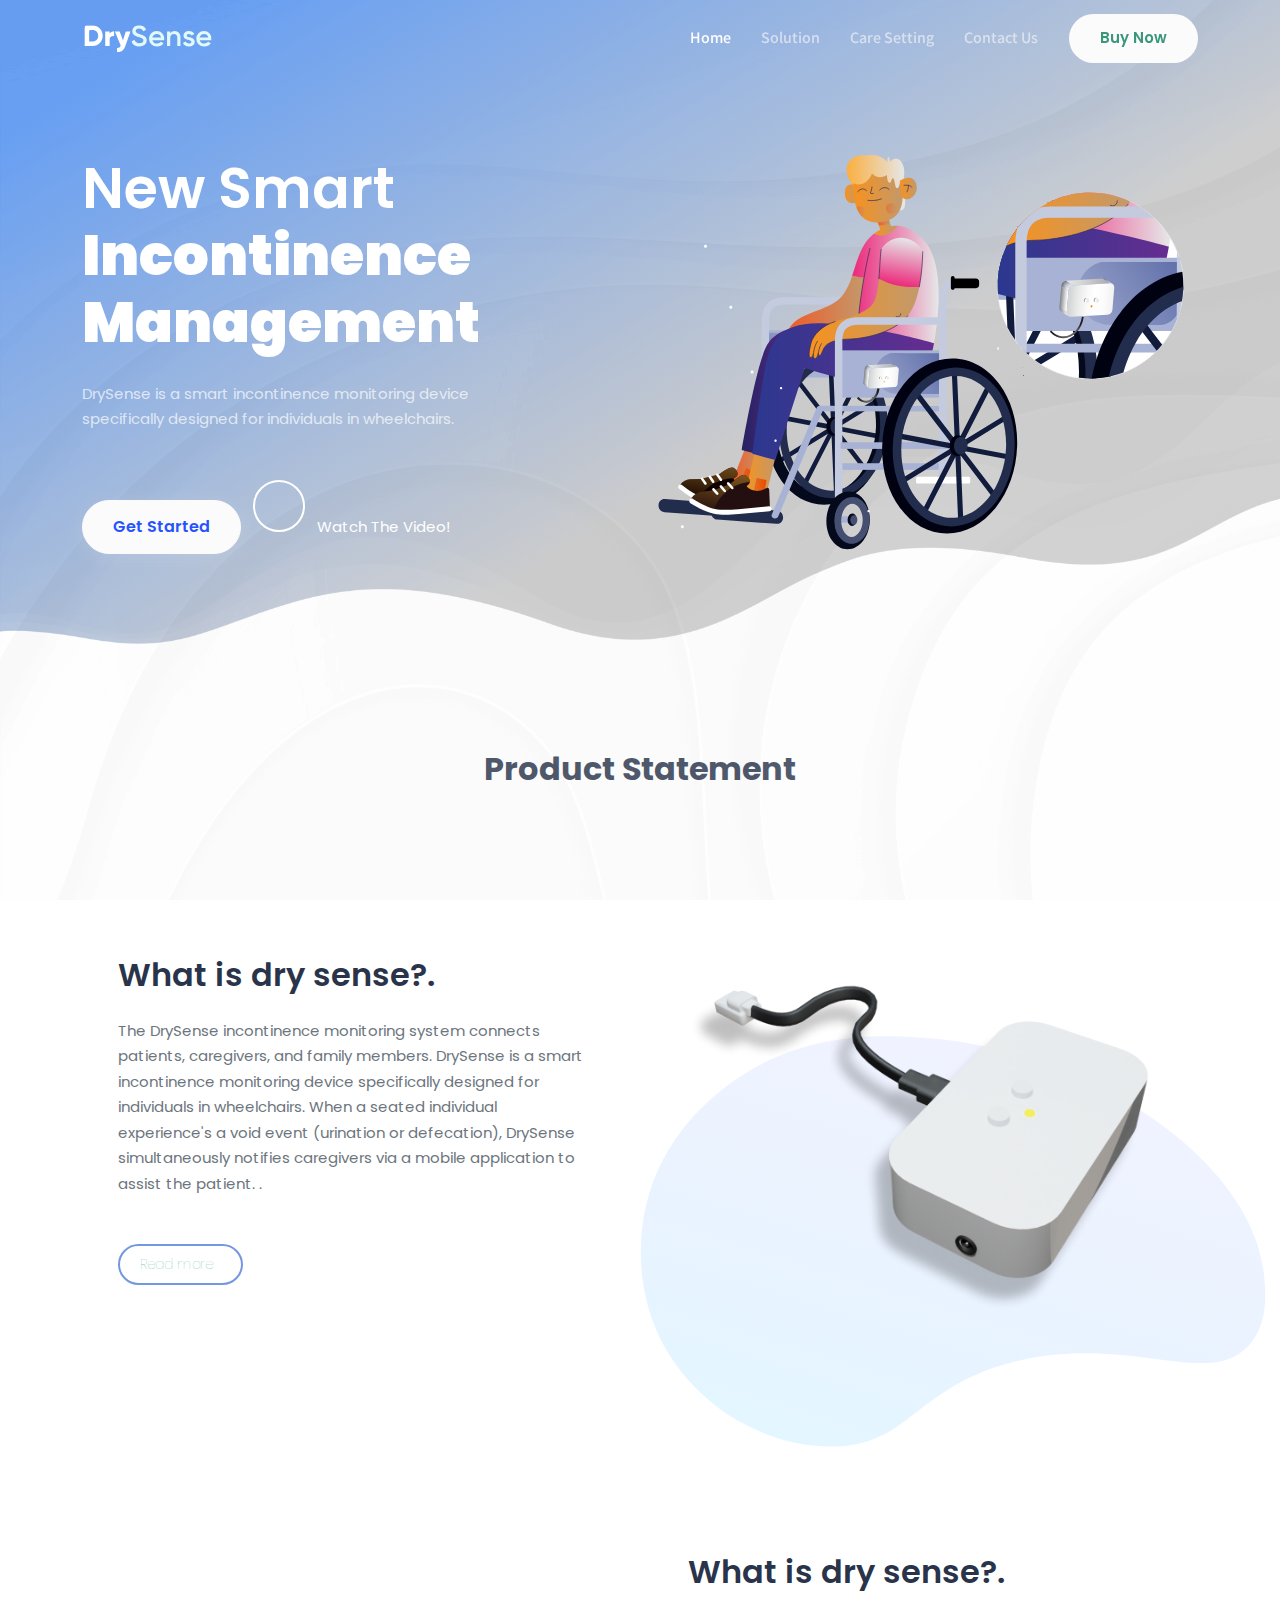
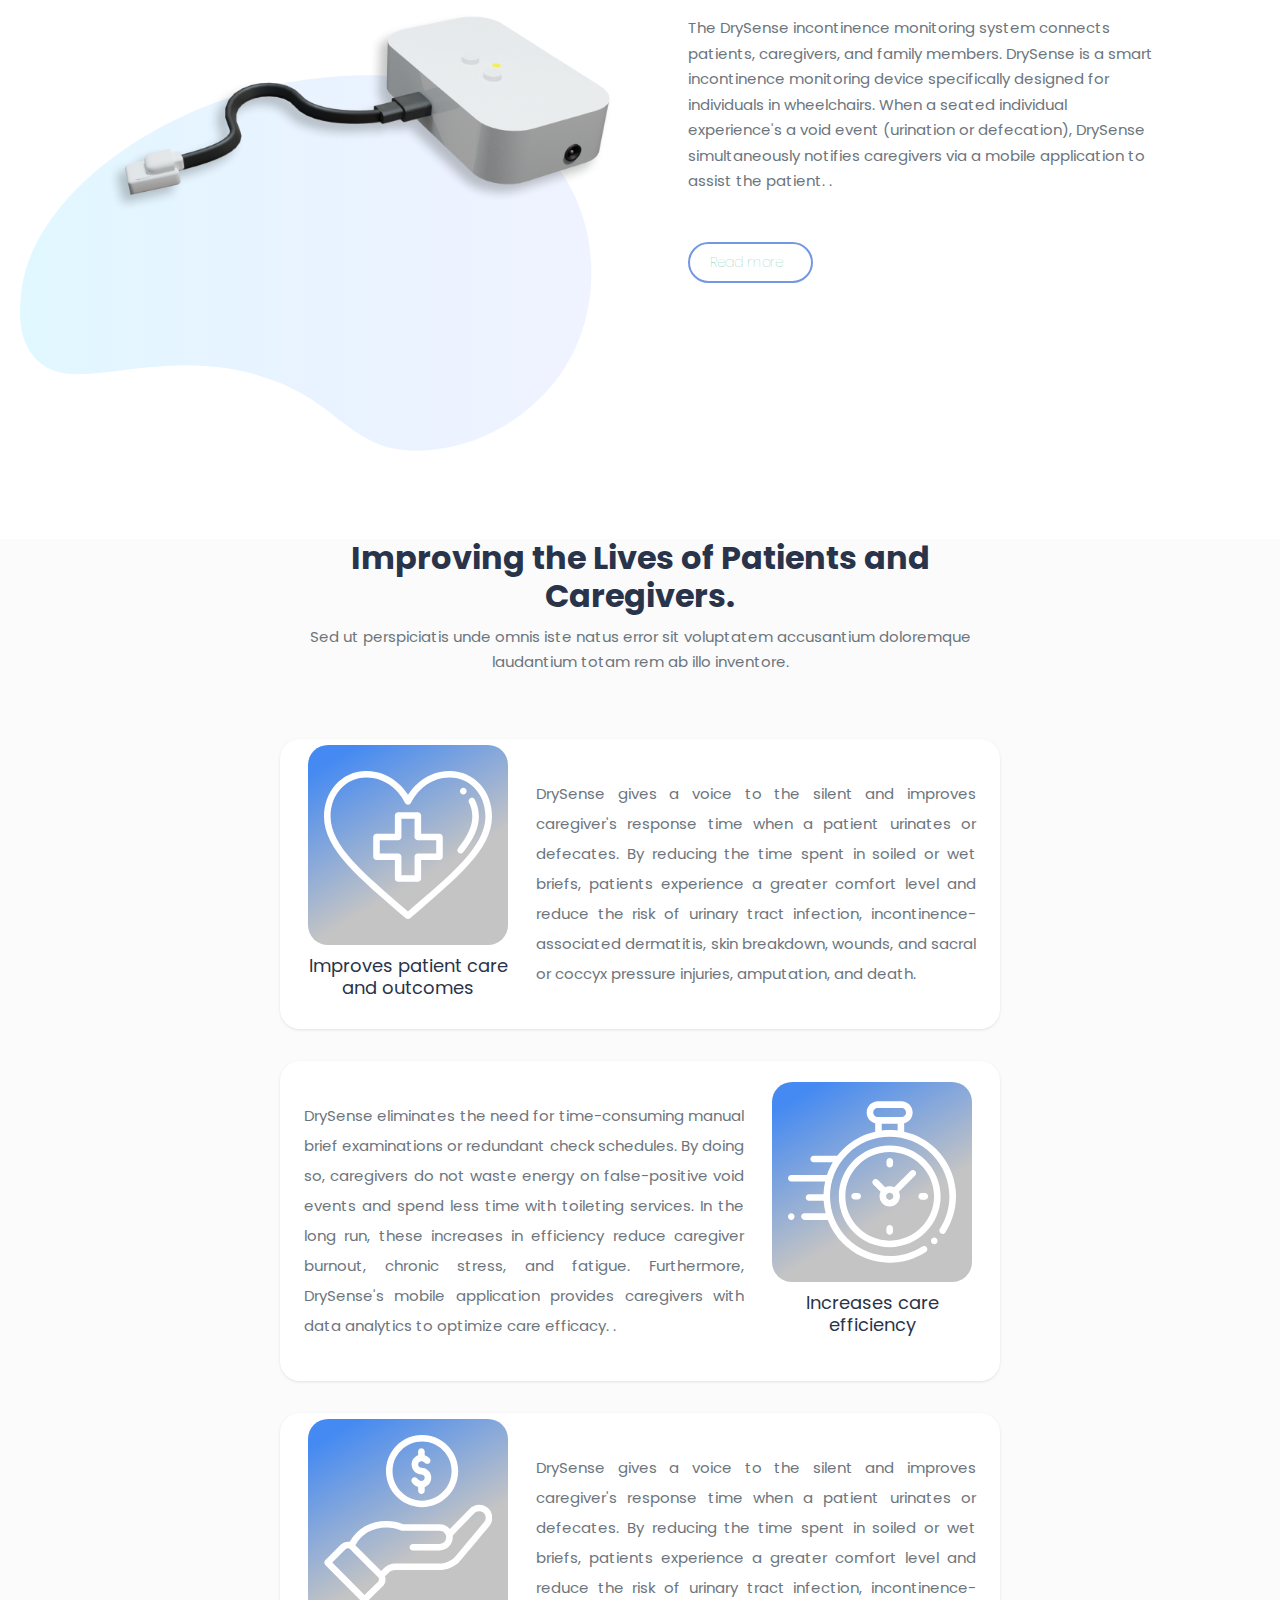
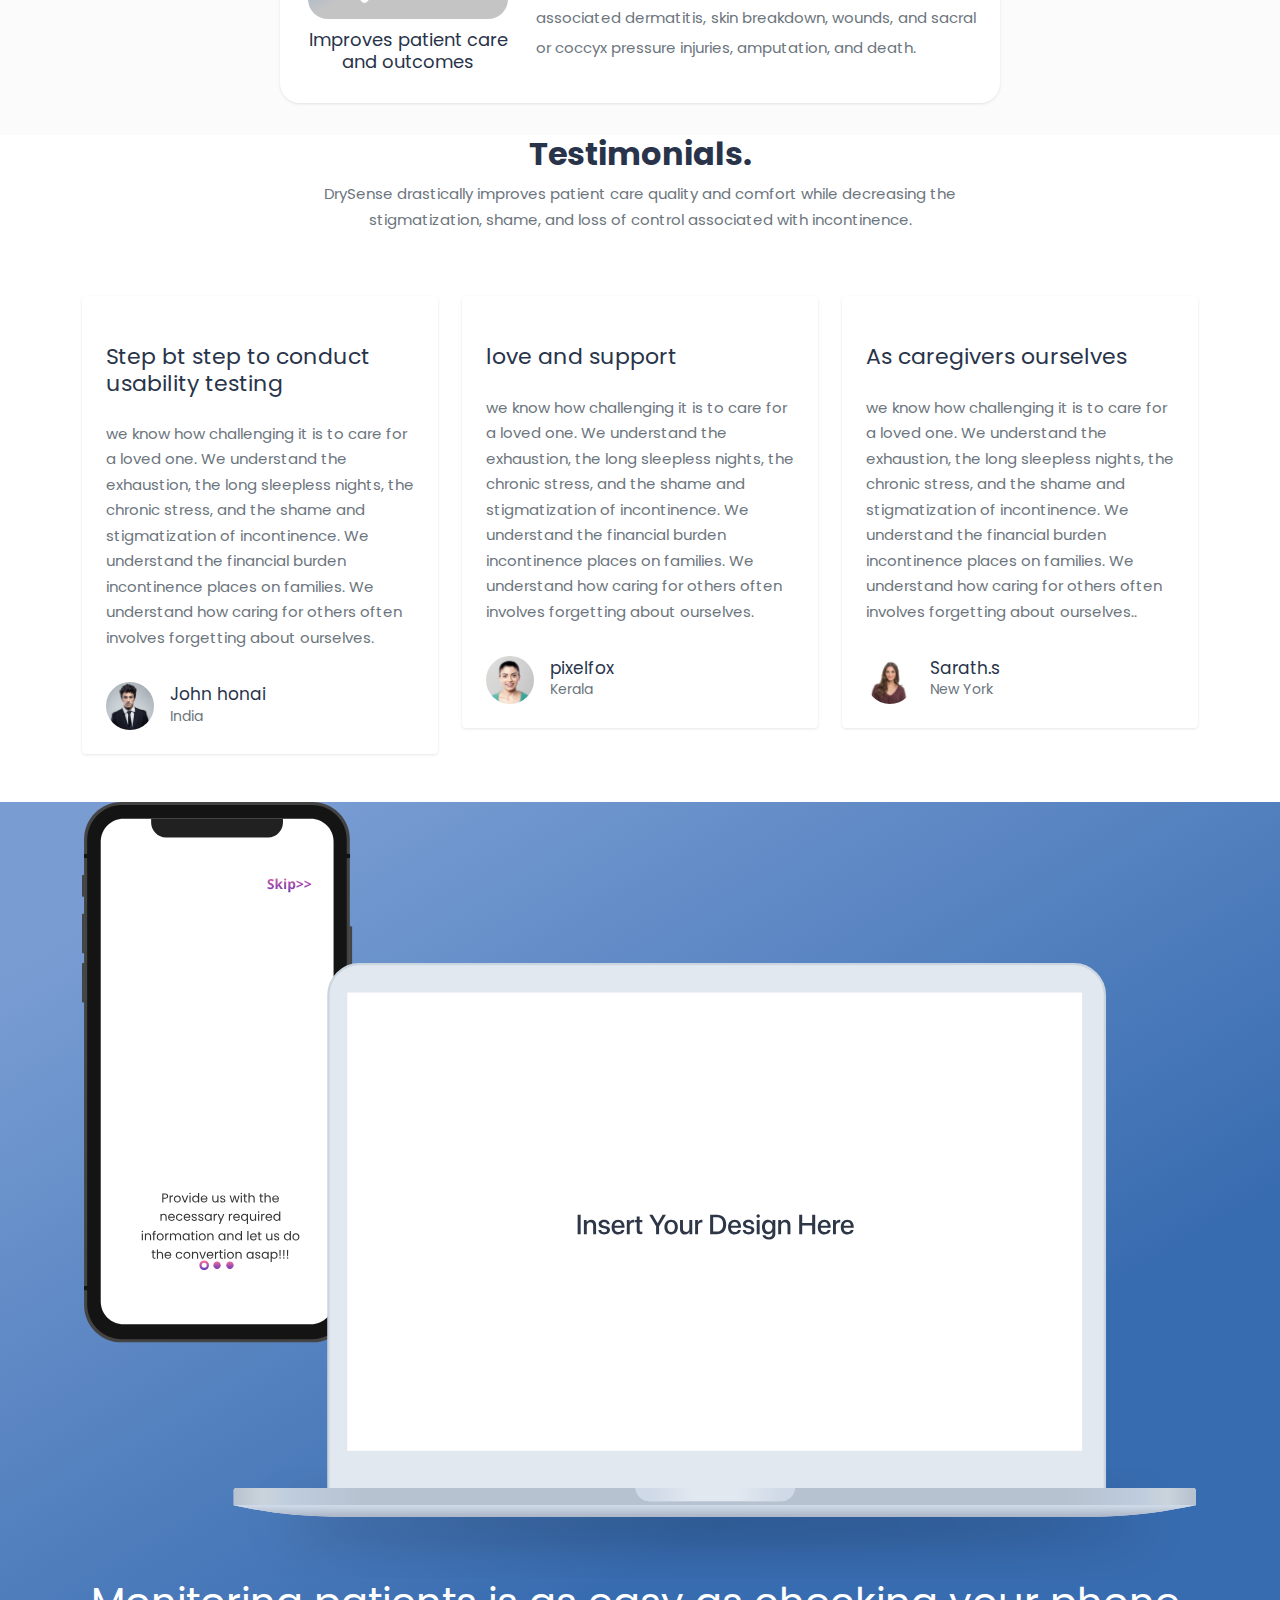
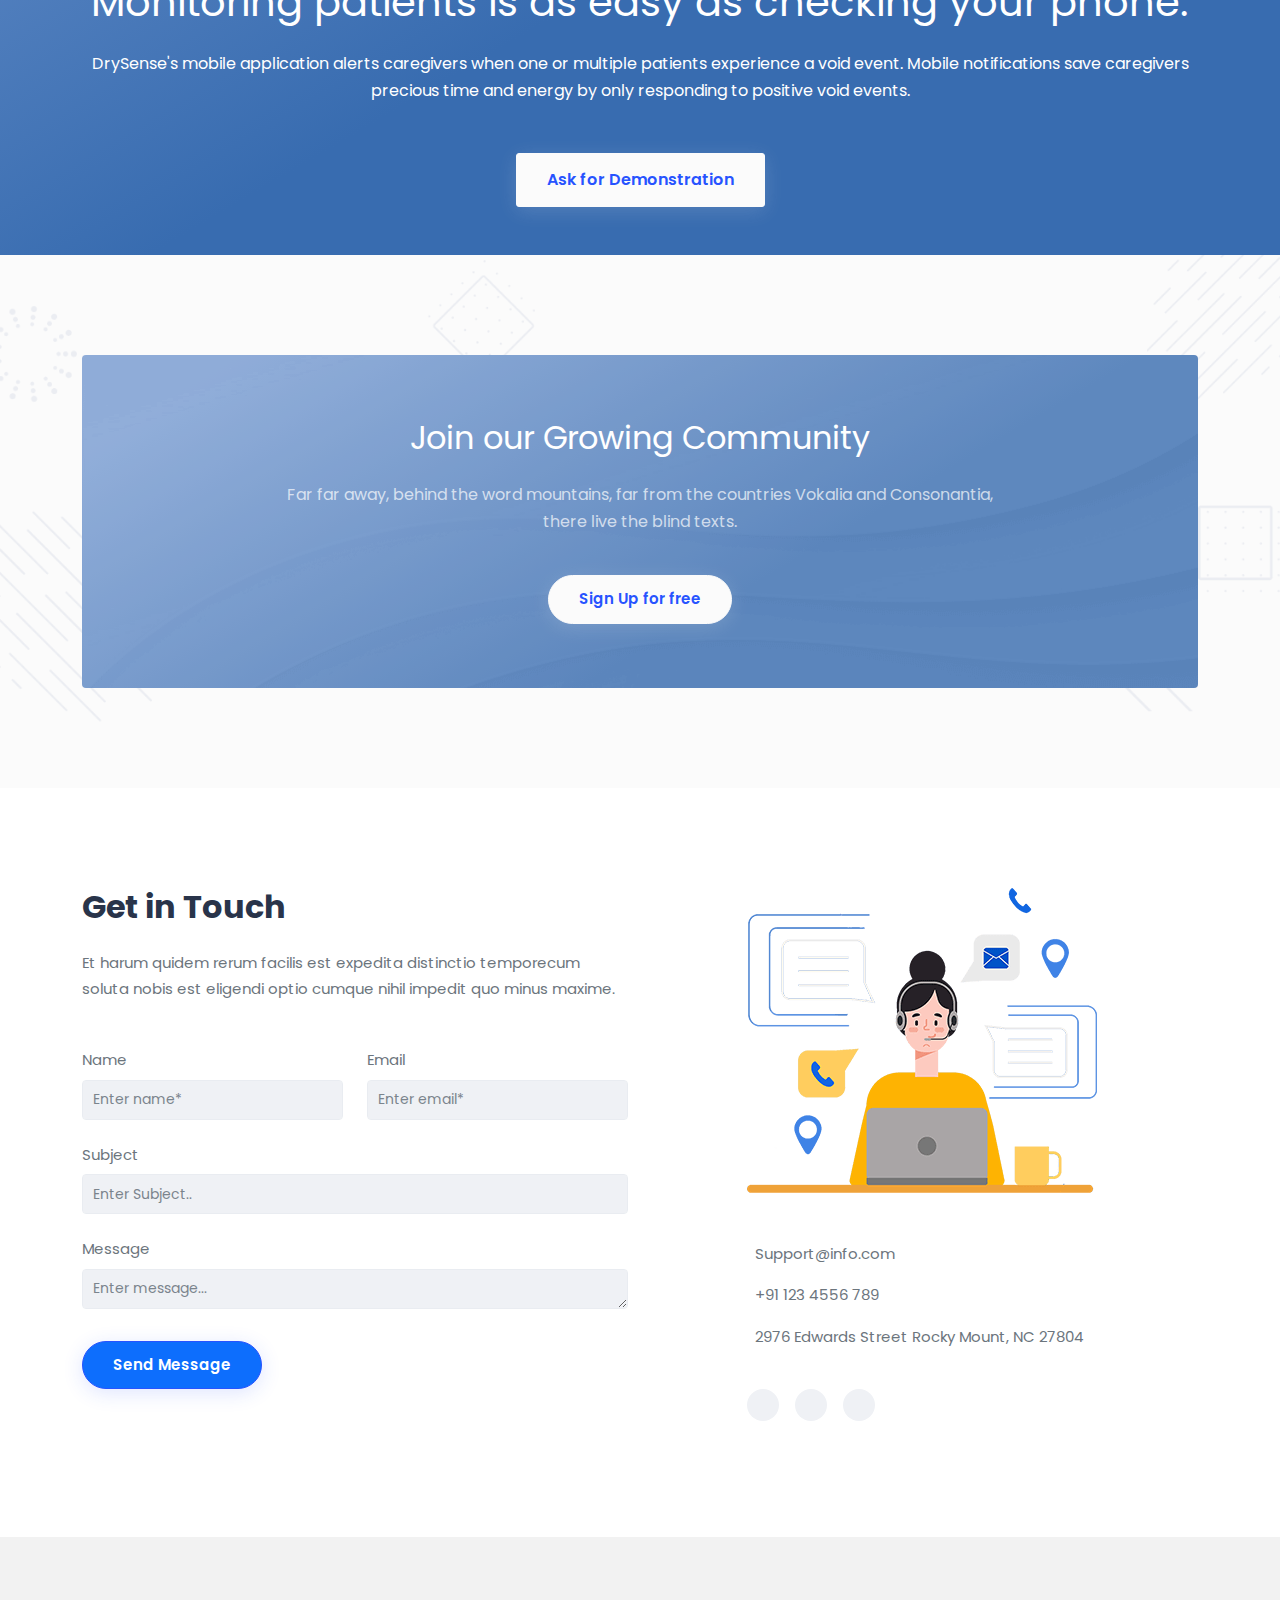
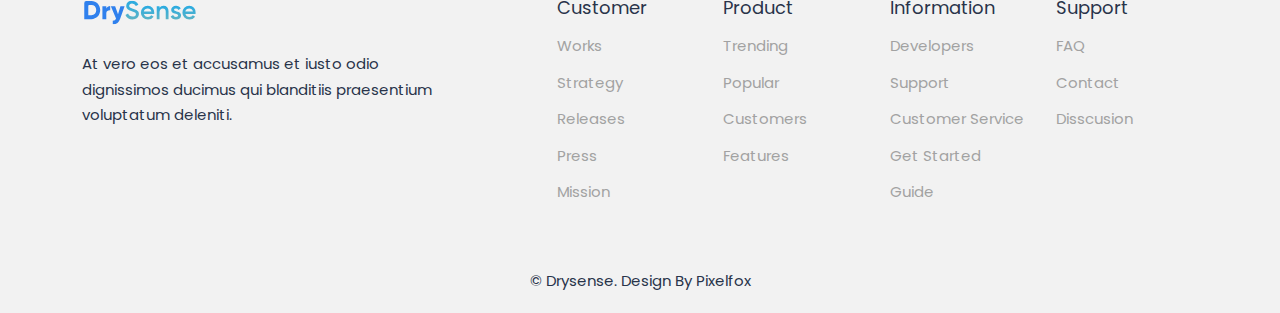
==== commit 55222005: "Update index.html" ====
--- a/index.html
+++ b/index.html
@@ -285,7 +285,7 @@
                                 usability testing</a></h4>
                         <p class="text-muted">we know how challenging it is to care for a loved one. We understand the exhaustion, the long sleepless nights, the chronic stress, and the shame and stigmatization of incontinence. We understand the financial burden incontinence places on families. We understand how caring for others often involves forgetting about ourselves.</p>
                         <div class="d-flex align-items-center mt-4 pt-2">
-                            <img src="/user/img-2.jpg" class="rounded-circle avatar-sm me-3" alt="..." />
+                            <img src="/img-2.jpg" class="rounded-circle avatar-sm me-3" alt="..." />
                             <div class="flex-body">
                                 <h5 class="font-size-17 mb-0">John honai</h5>
                                 <p class="text-muted mb-0 font-size-14"> India</p>
@@ -303,7 +303,7 @@
                         <h4 class="font-size-22 my-4"><a href="javascript: void(0);">love and support</a></h4>
                         <p class="text-muted">we know how challenging it is to care for a loved one. We understand the exhaustion, the long sleepless nights, the chronic stress, and the shame and stigmatization of incontinence. We understand the financial burden incontinence places on families. We understand how caring for others often involves forgetting about ourselves.</p>
                         <div class="d-flex align-items-center mt-4 pt-2">
-                            <img src="/user/img-3.jpg" class="rounded-circle avatar-sm me-3" alt="..." />
+                            <img src="/img-3.jpg" class="rounded-circle avatar-sm me-3" alt="..." />
                             <div class="flex-body">
                                 <h5 class="font-size-17 mb-0">pixelfox</h5>
                                 <p class="text-muted mb-0 font-size-14">Kerala</p>
@@ -321,7 +321,7 @@
                         <h4 class="font-size-22 my-4"><a href="javascript: void(0);">As caregivers ourselves</a></h4>
                         <p class="text-muted">we know how challenging it is to care for a loved one. We understand the exhaustion, the long sleepless nights, the chronic stress, and the shame and stigmatization of incontinence. We understand the financial burden incontinence places on families. We understand how caring for others often involves forgetting about ourselves..</p>
                         <div class="d-flex align-items-center mt-4 pt-2">
-                            <img src="/user/img-1.jpg" class="rounded-circle avatar-sm me-3" alt="..." />
+                            <img src="/img-1.jpg" class="rounded-circle avatar-sm me-3" alt="..." />
                             <div class="flex-body">
                                 <h5 class="font-size-17 mb-0">Sarath.s</h5>
                                 <p class="text-muted mb-0 font-size-14">New York</p>
@@ -567,13 +567,13 @@
     <!-- Footer End -->
 
     <!-- javascript -->
-    <script src="js/bootstrap.bundle.min.js"></script>
-    <script src="js/smooth-scroll.polyfills.min.js"></script>
+    <script src="/bootstrap.bundle.min.js"></script>
+    <script src="/smooth-scroll.polyfills.min.js"></script>
     <!-- feather-icons js -->
     <script src="https://unpkg.com/feather-icons"></script>
 
     <!-- App Js -->
-    <script src="js/app.js"></script>
+    <script src="/app.js"></script>
 
 </body>
 
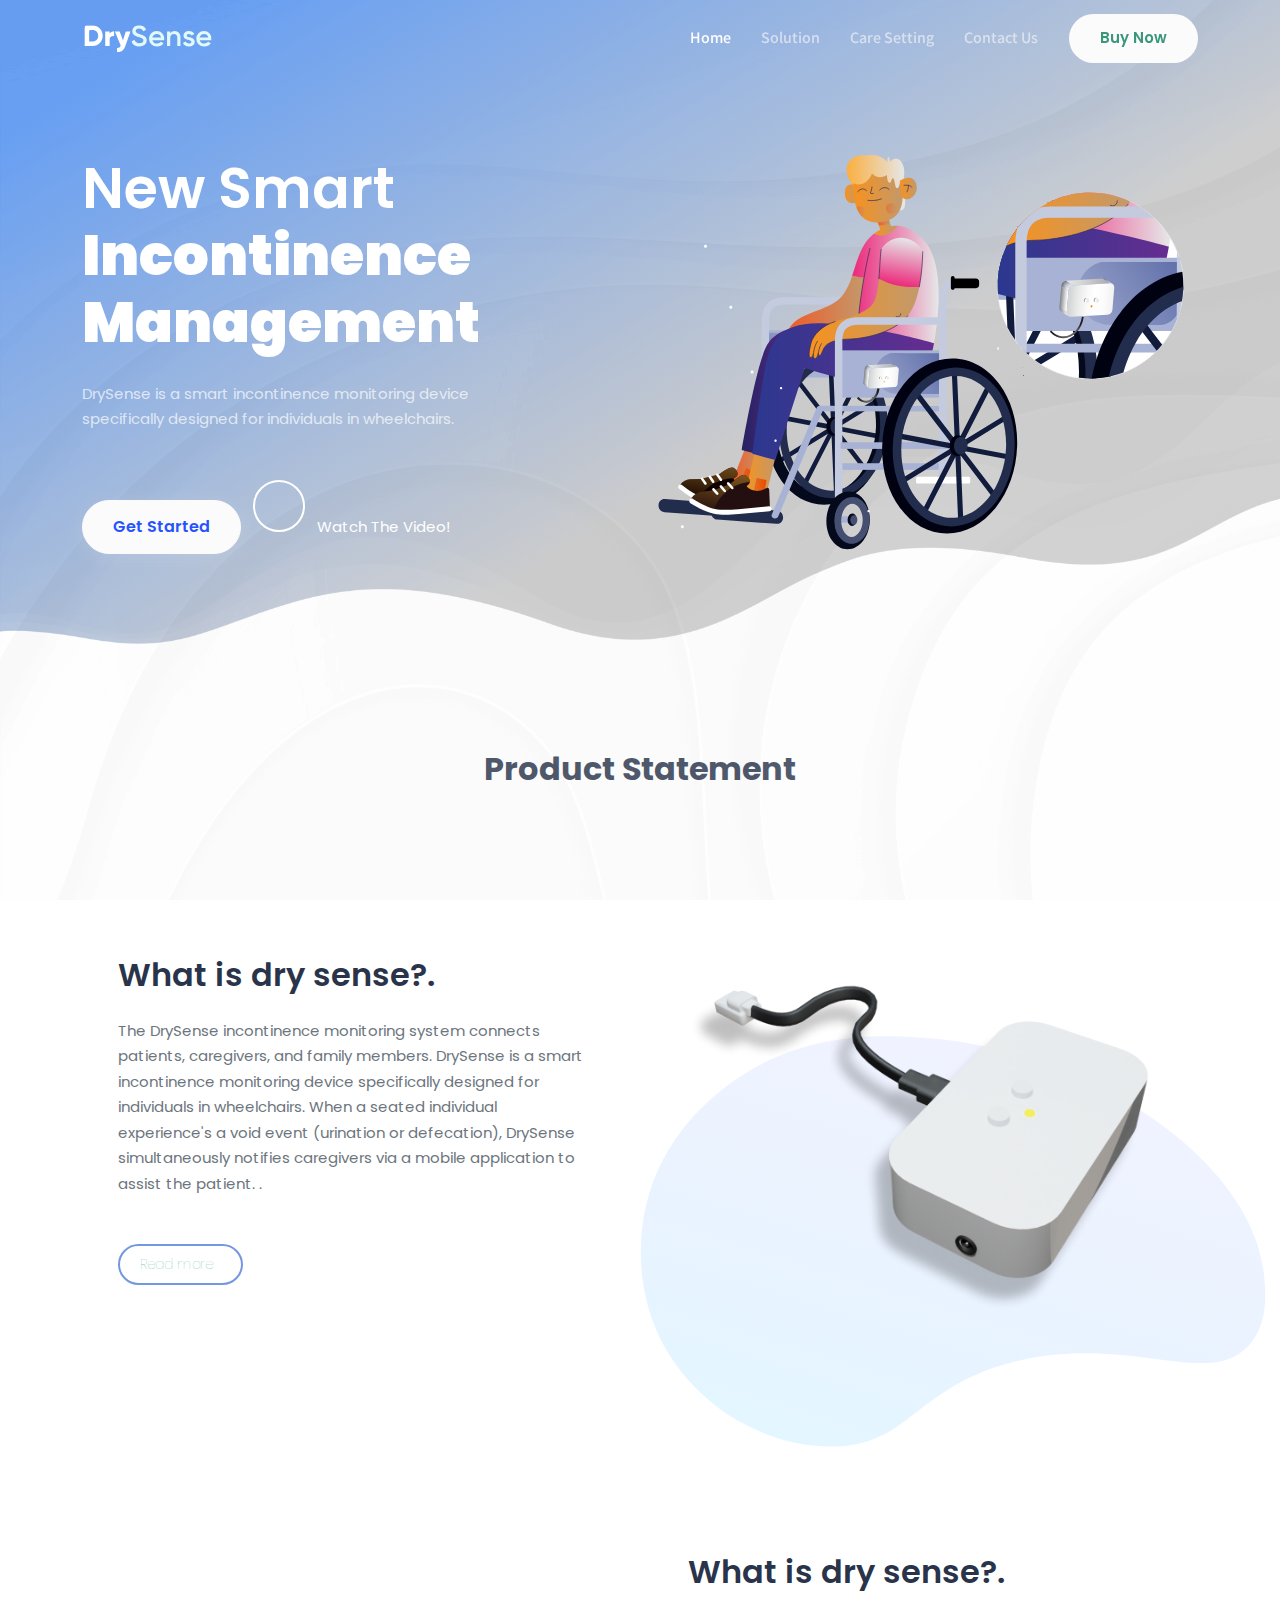
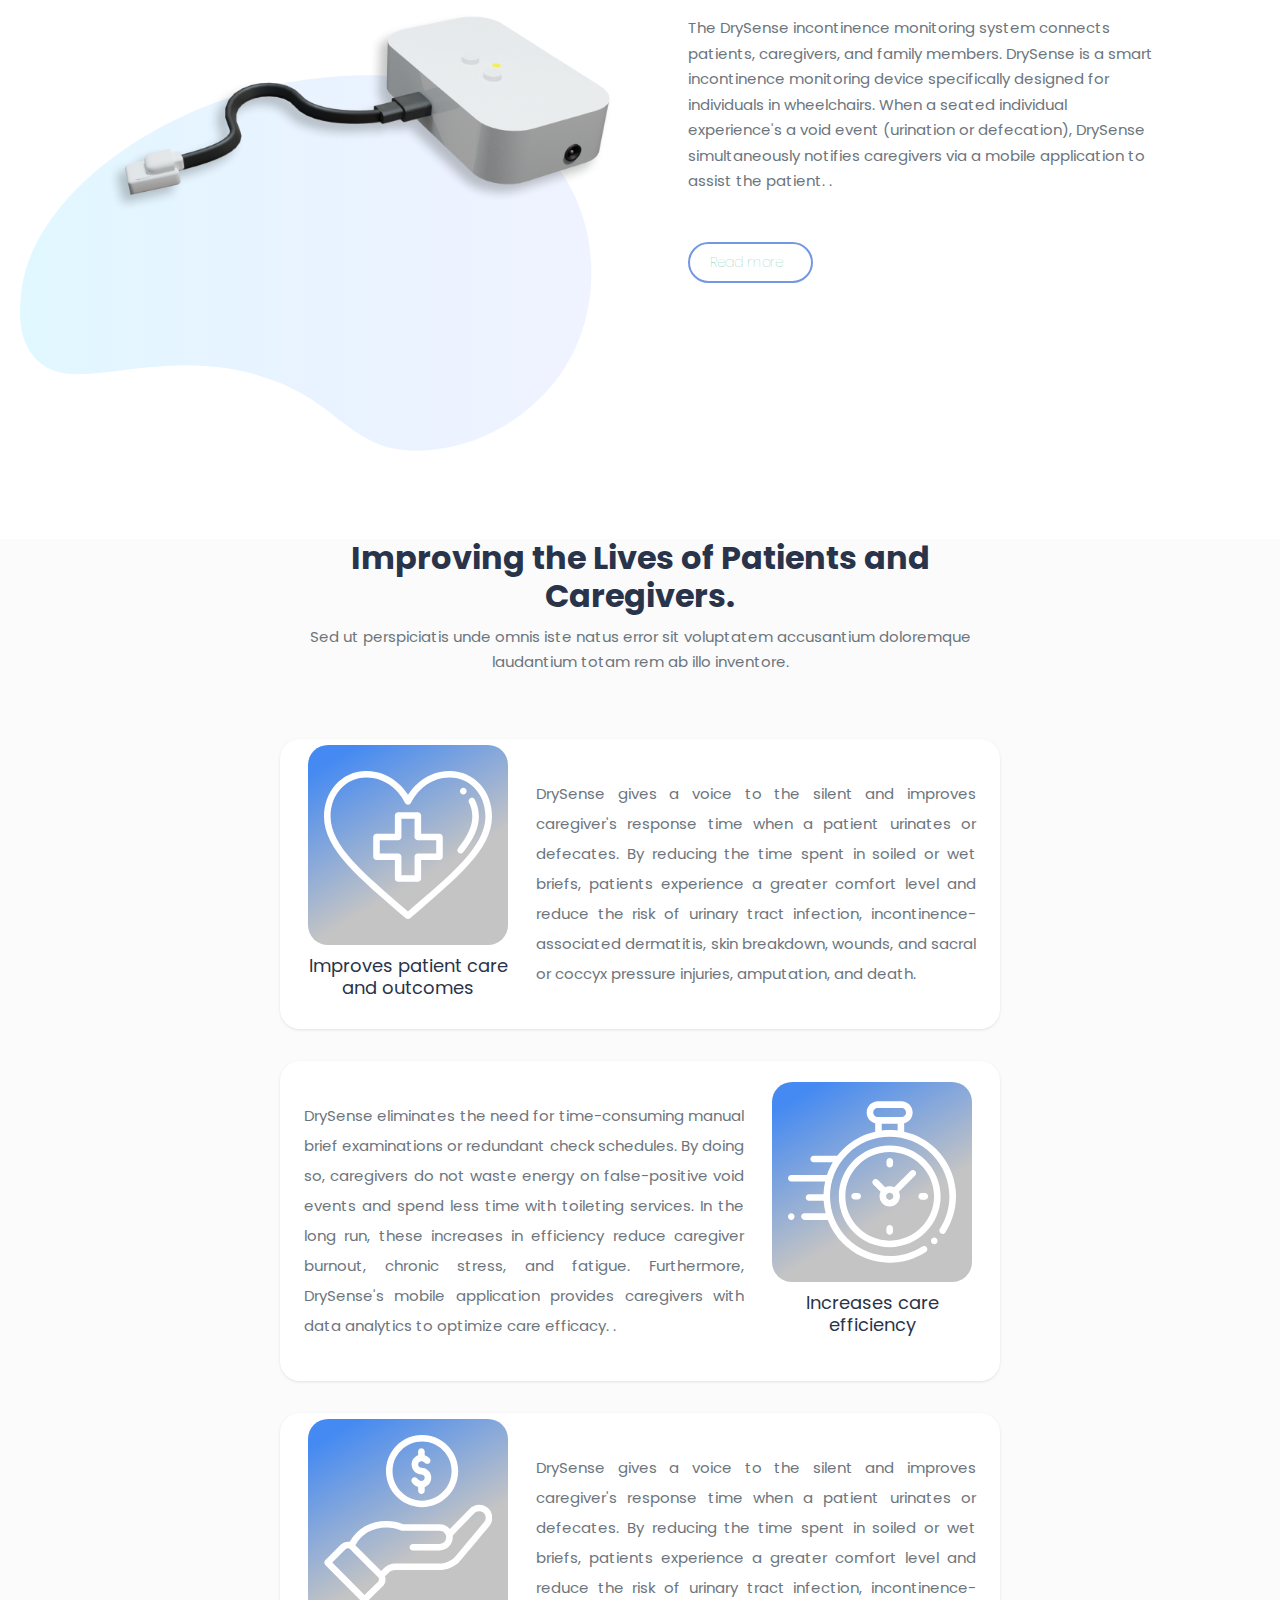
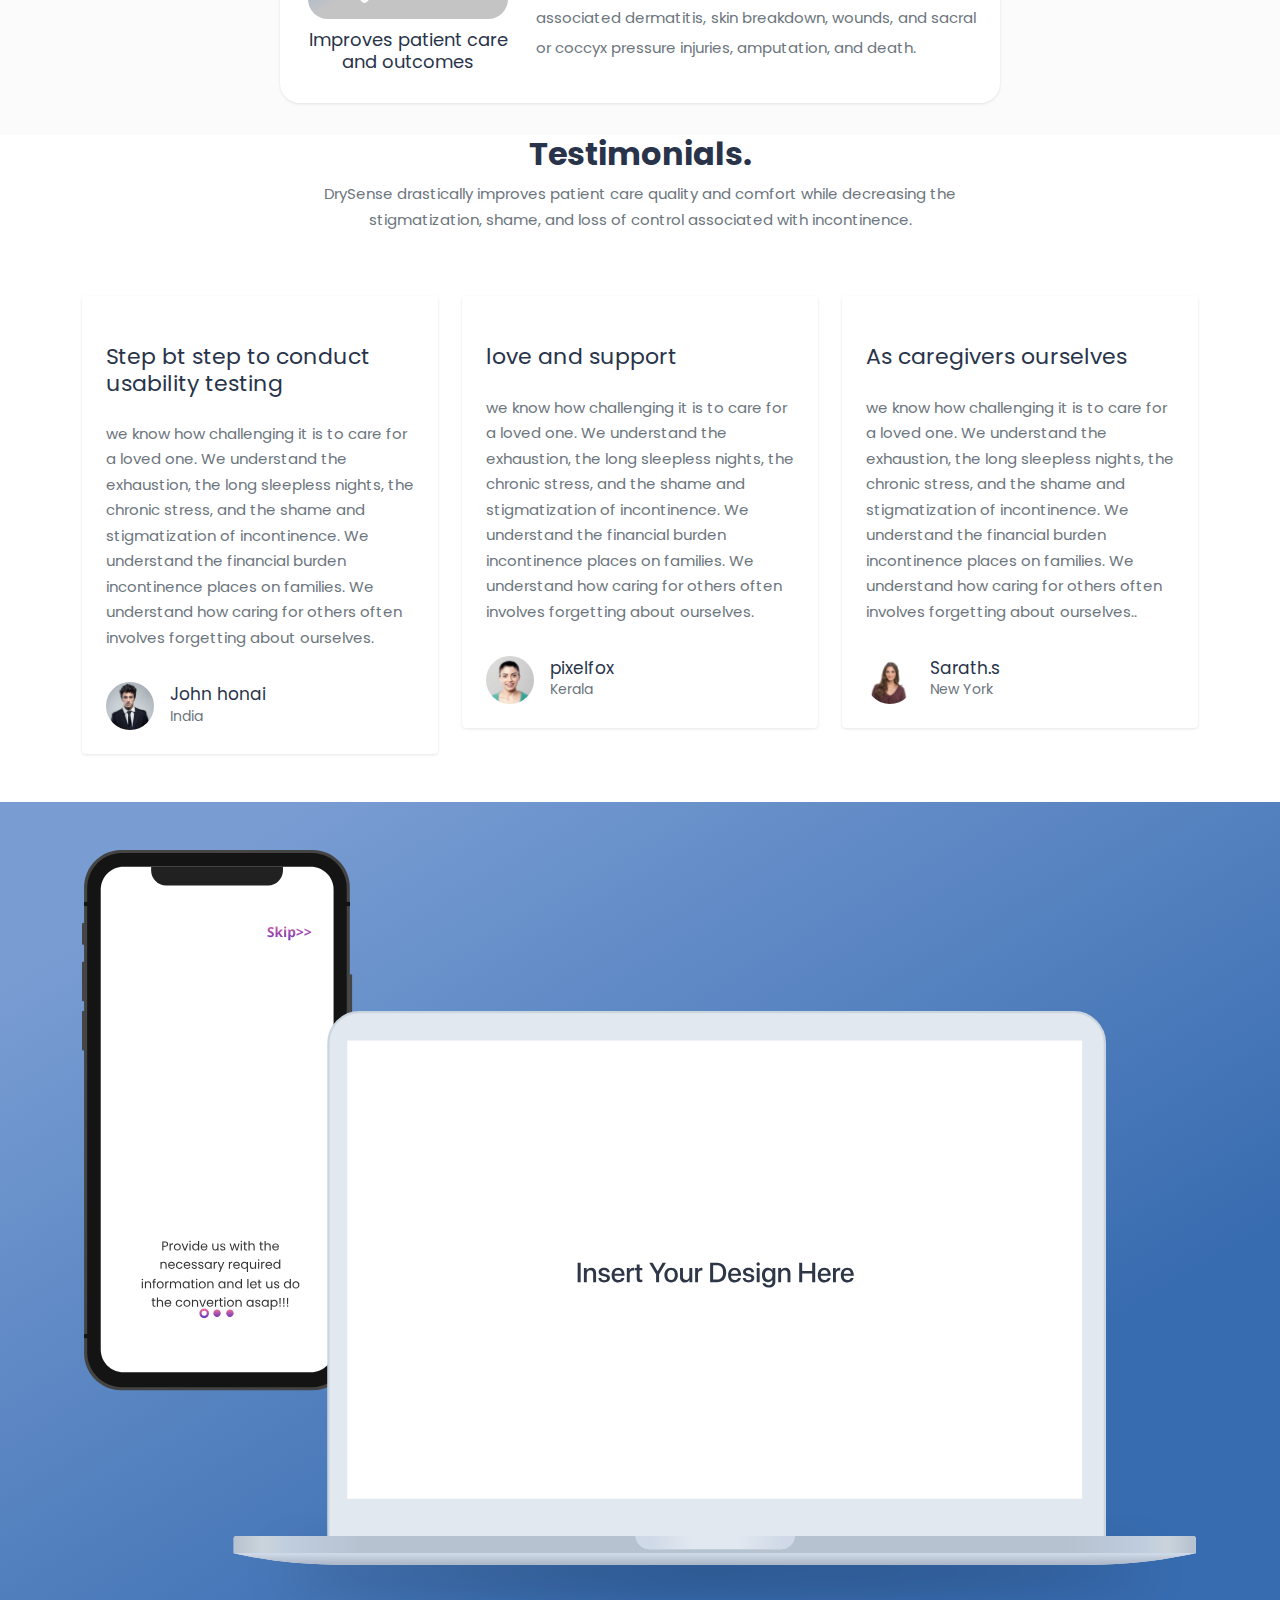
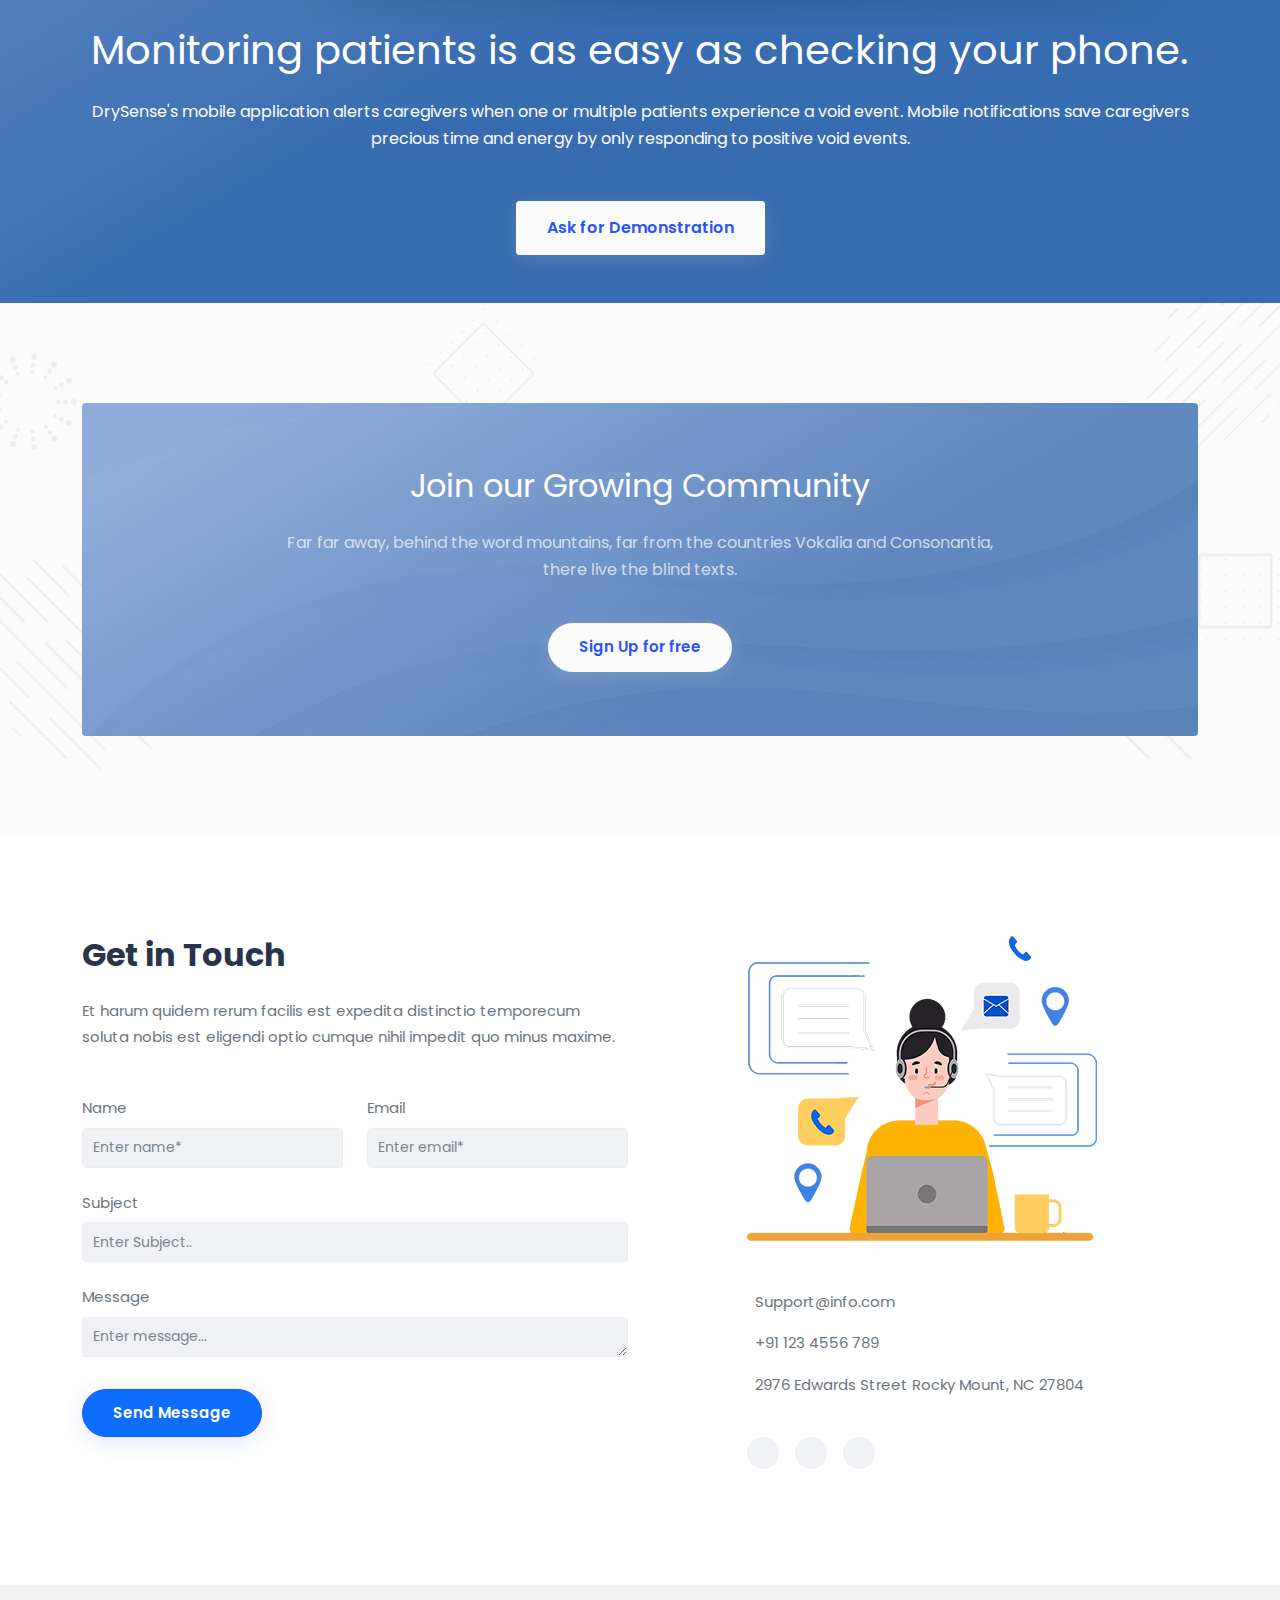
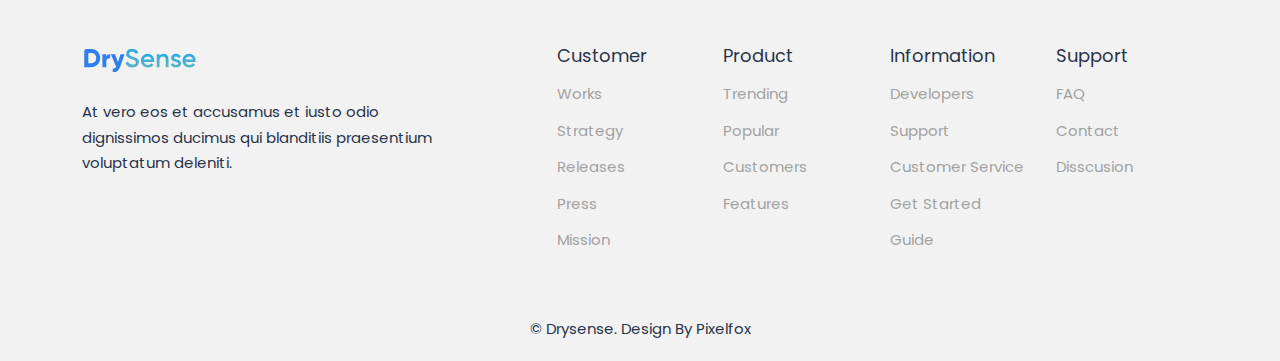
==== commit 31f1d79b: "Update index.html" ====
--- a/index.html
+++ b/index.html
@@ -350,7 +350,7 @@
             <div class="row justify-content-center">
                 
                   
-                        <img src="/X-2.svg" alt="" class="img-md-responsive" />
+                        <img src="/X-2.svg" alt="" class="img-md-responsive pt-5" />
                    
                     <div class="text-center">
                         <h1 class="text-white mb-4">Monitoring patients is as easy as checking your phone.</h1>
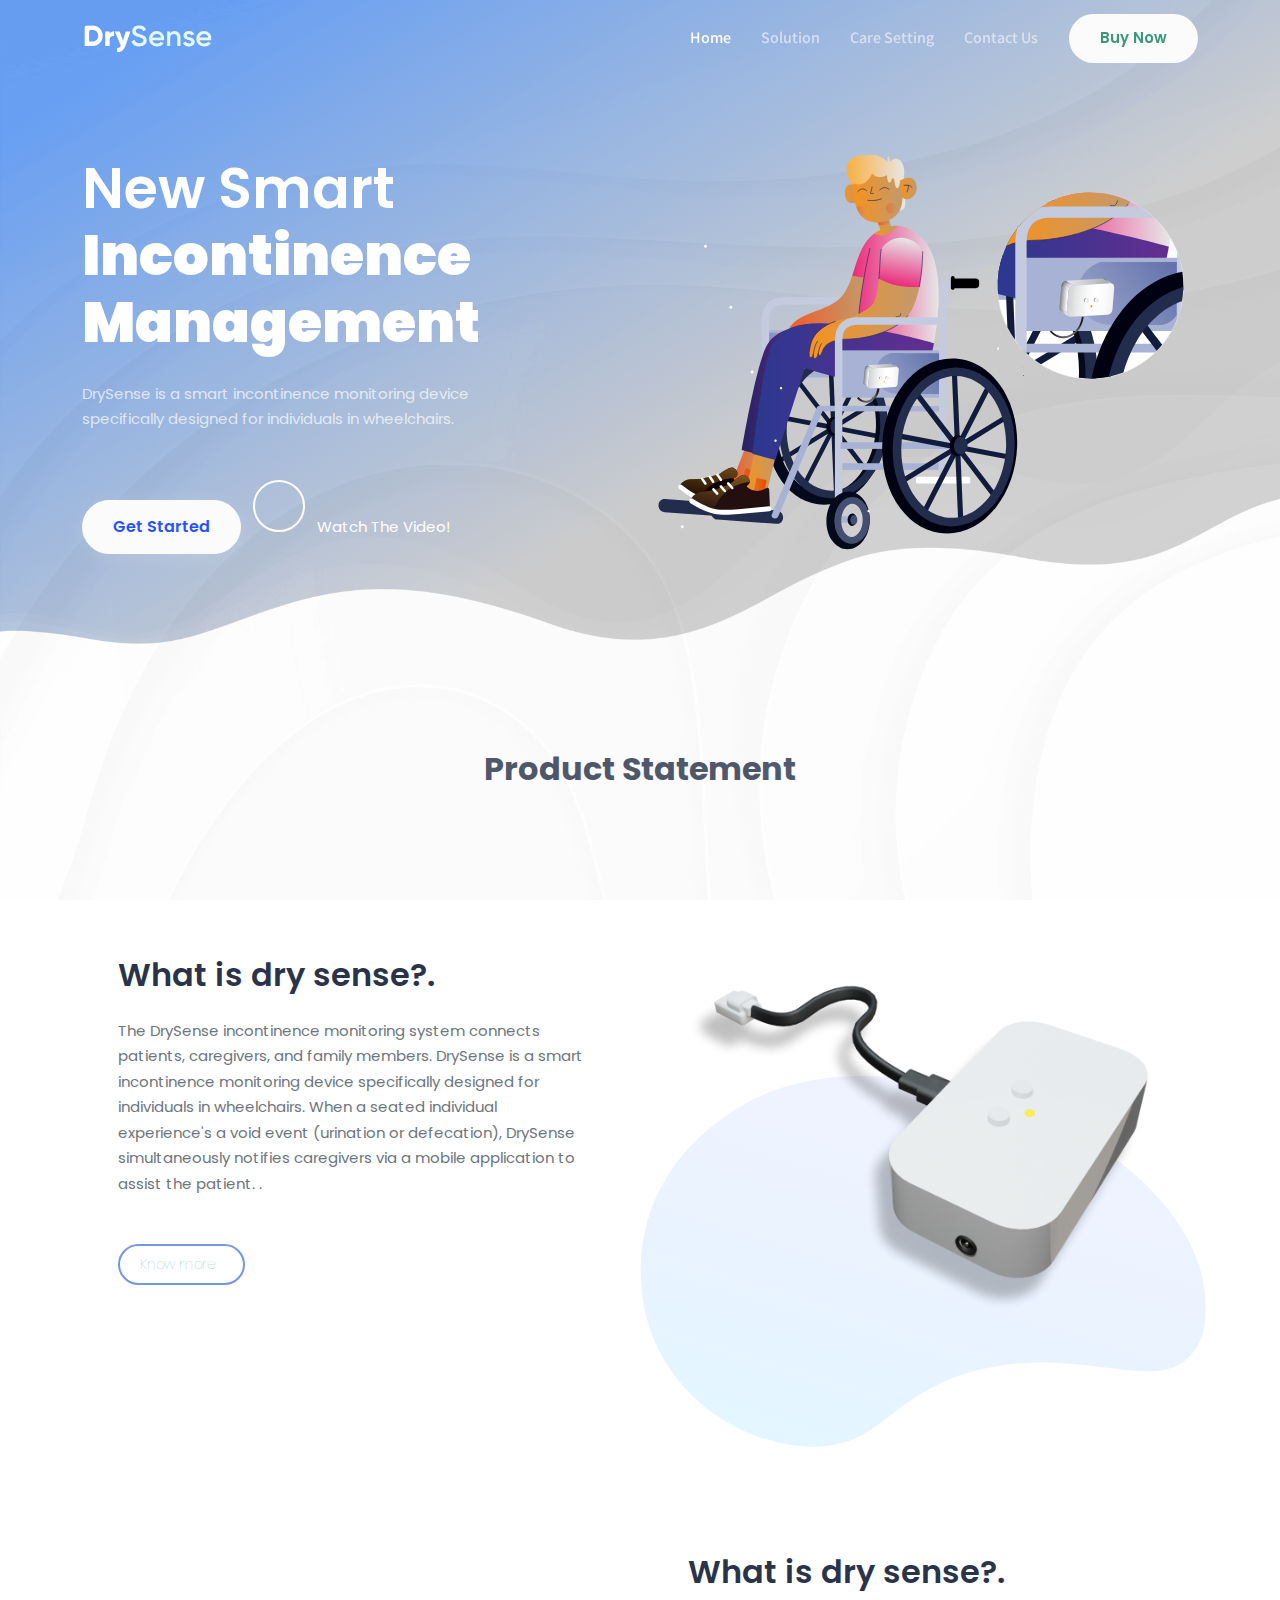
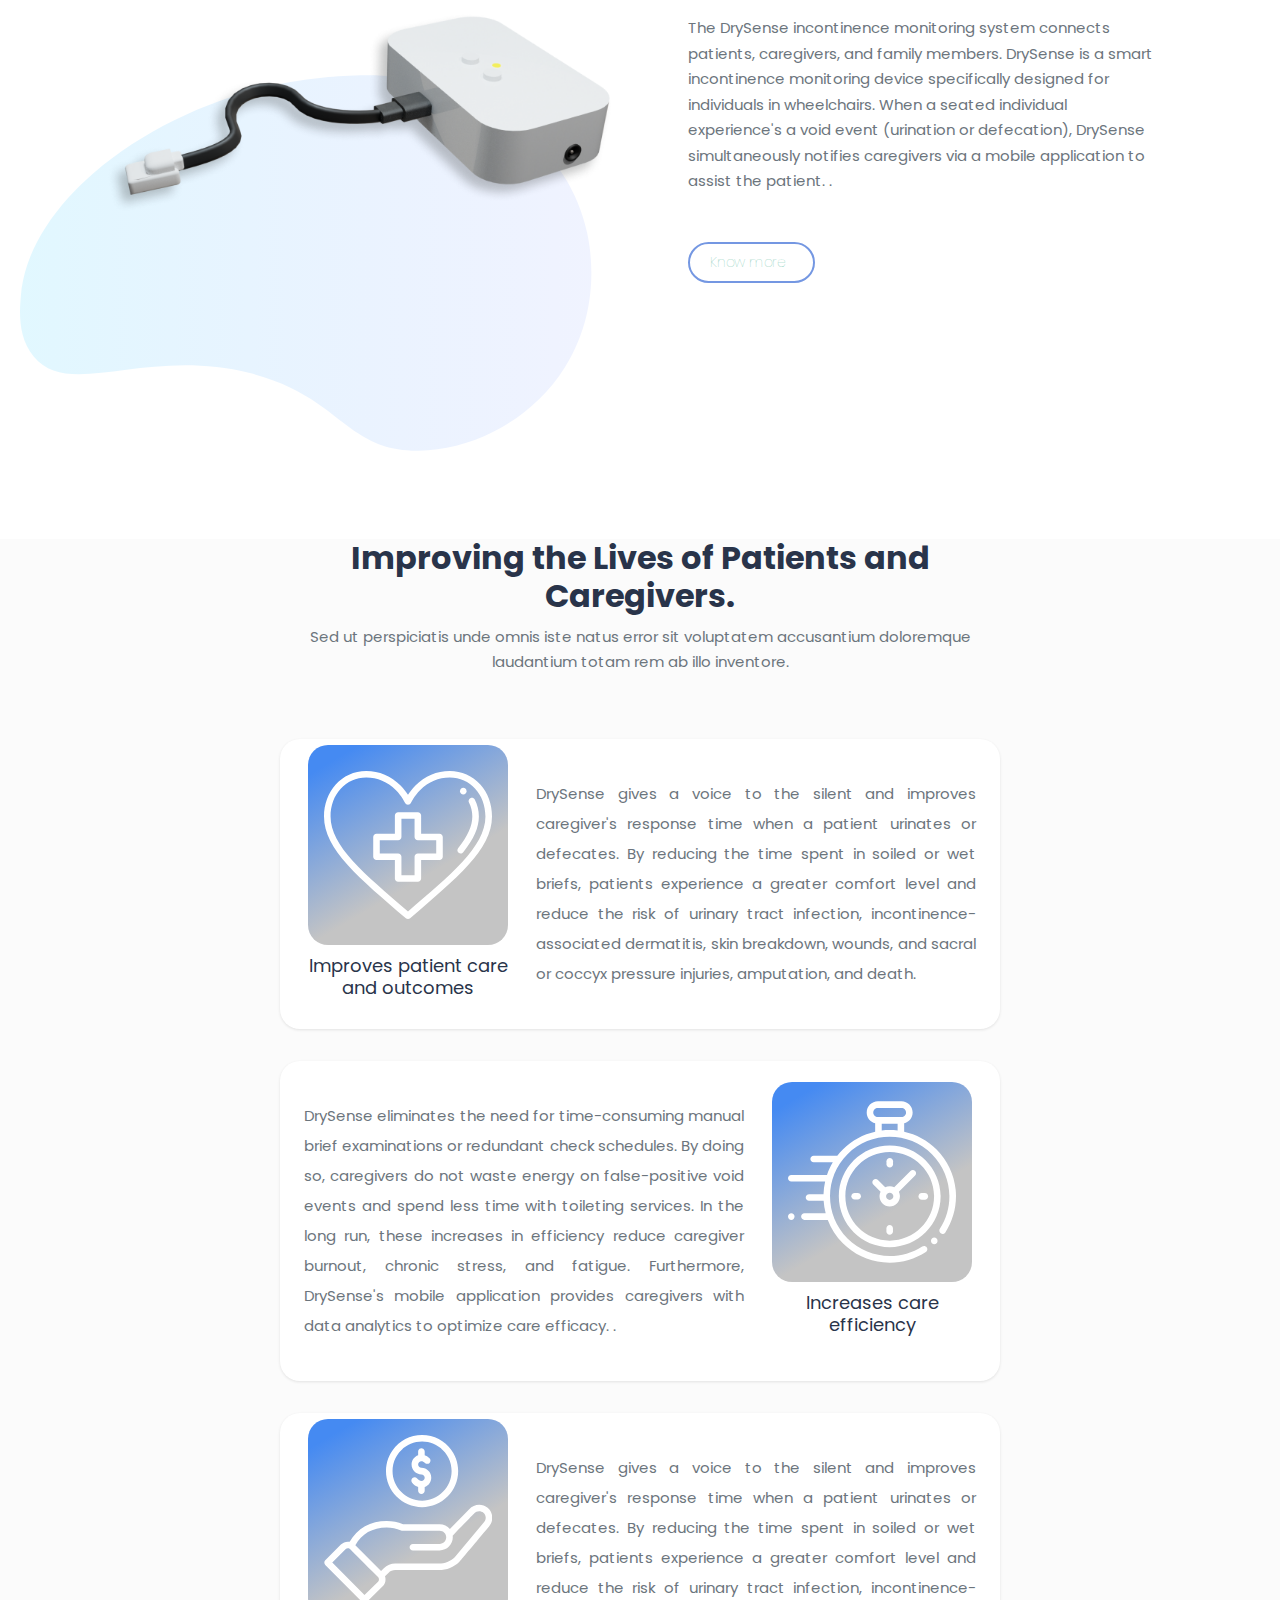
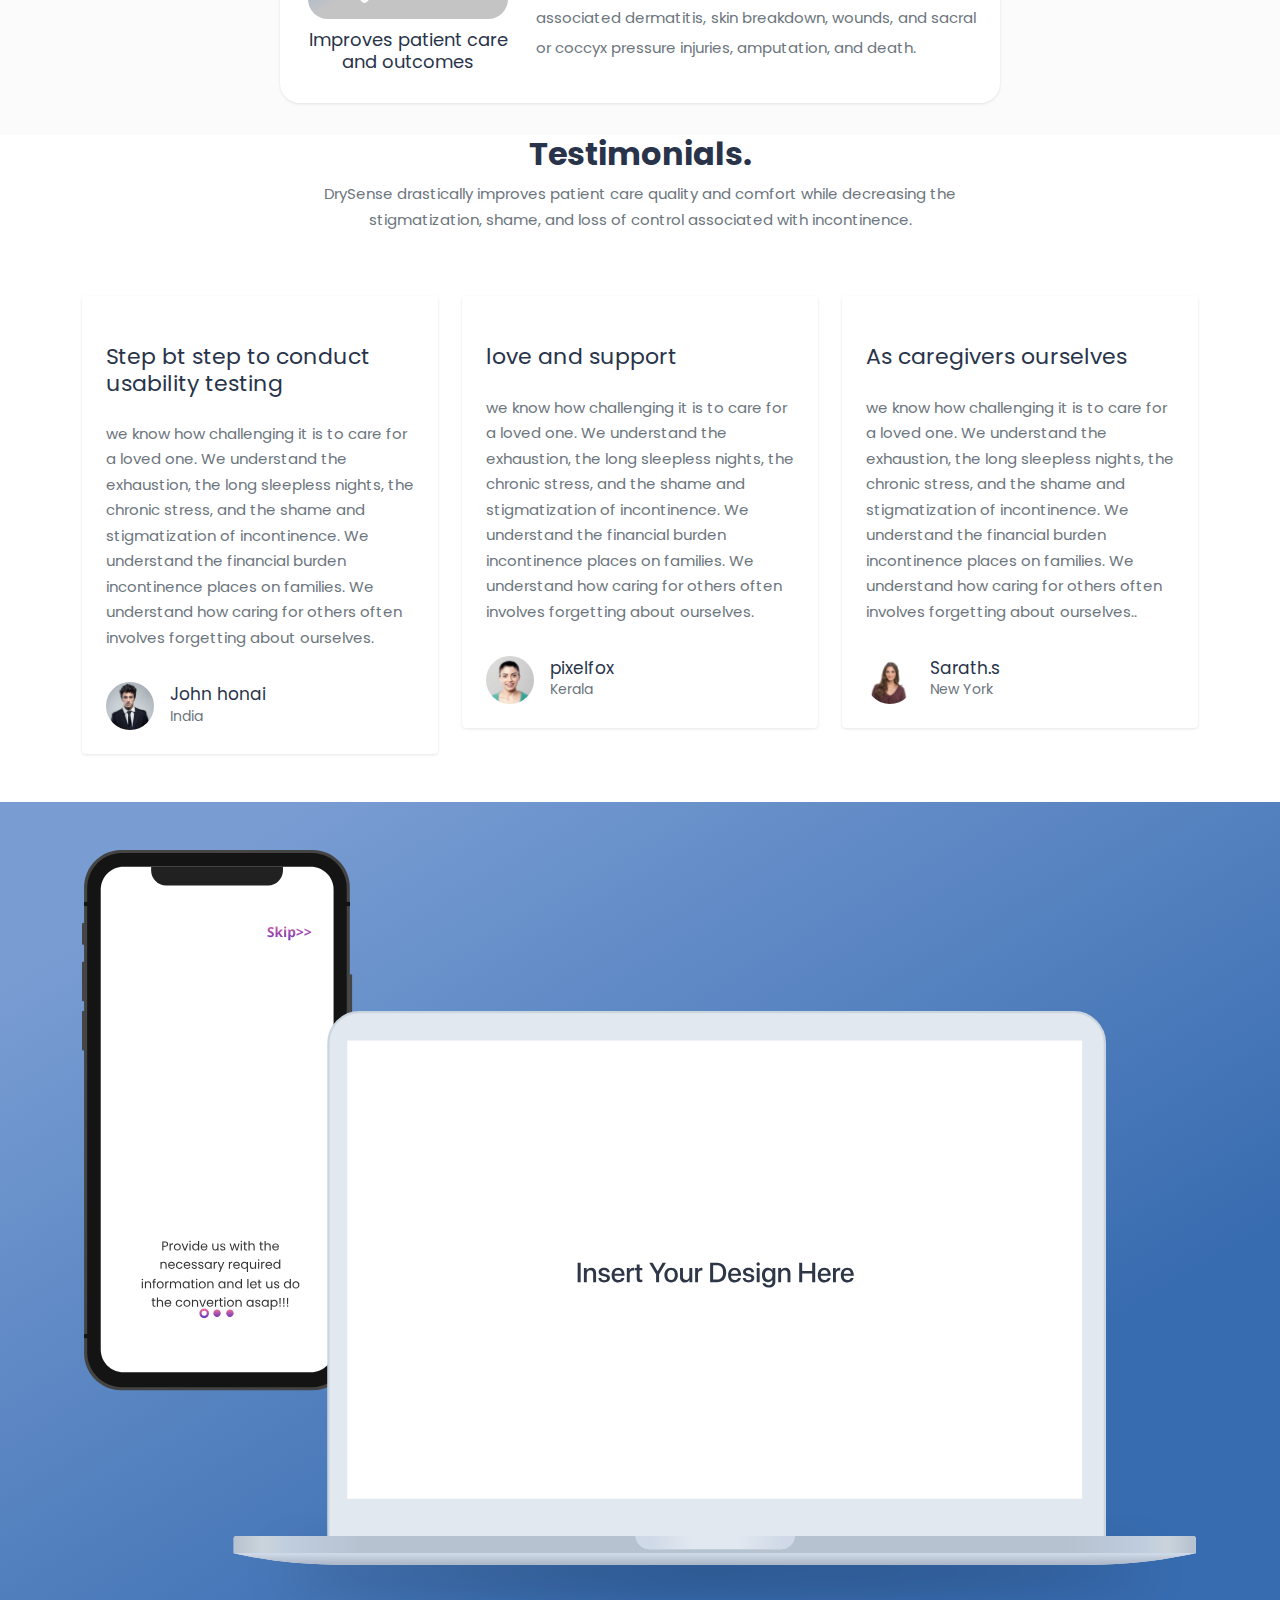
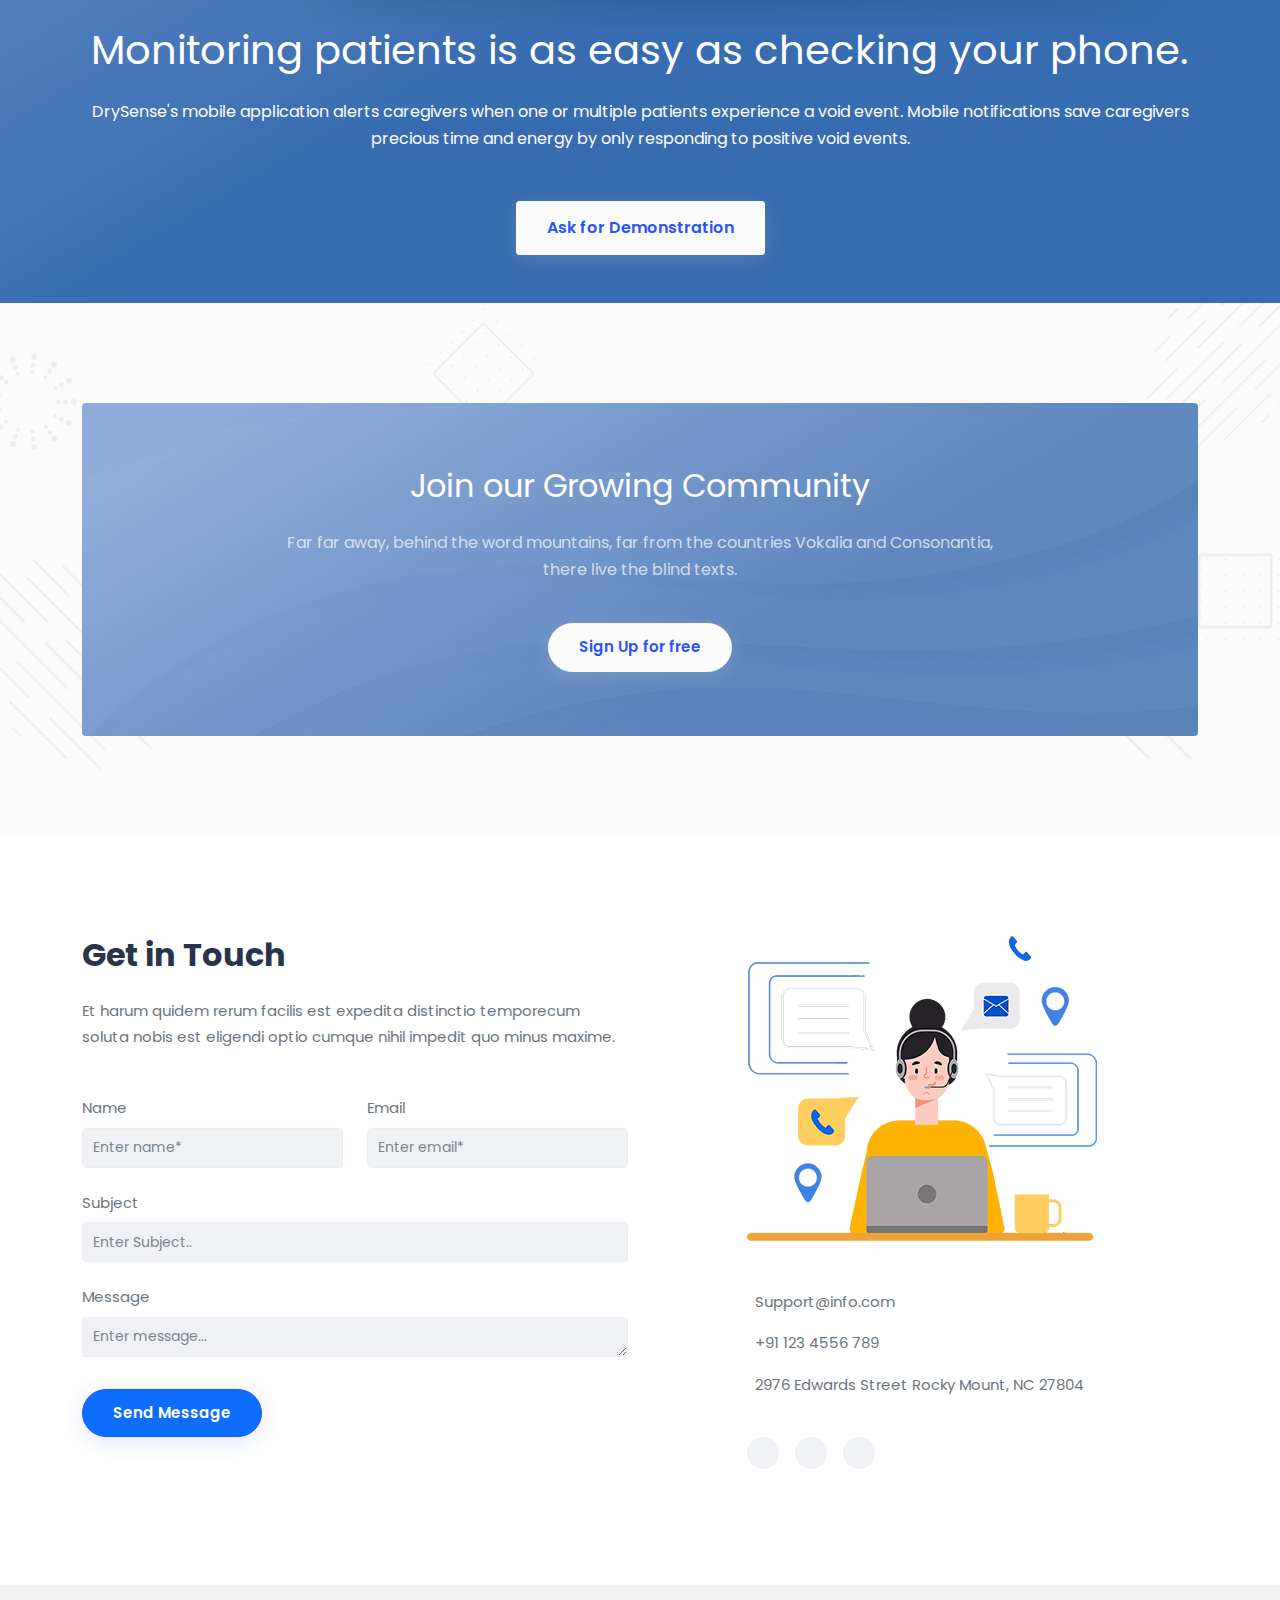
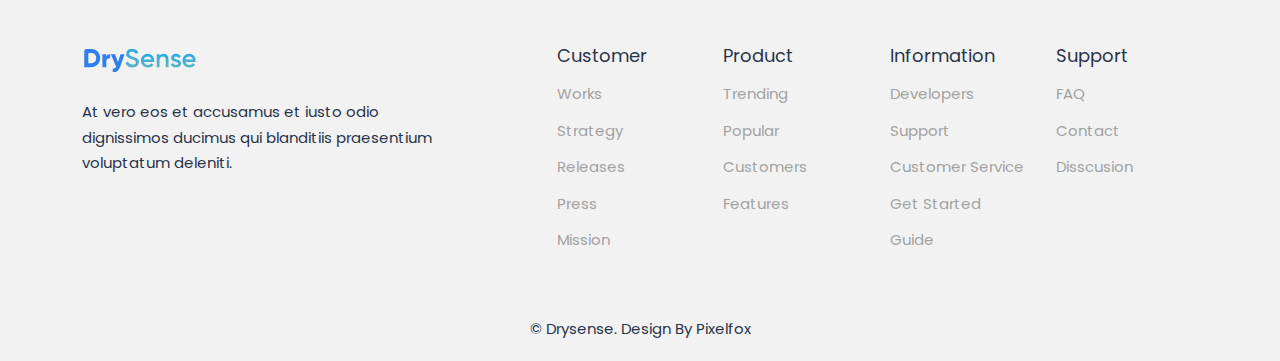
==== commit dd8e5cb0: "Update index.html" ====
--- a/index.html
+++ b/index.html
@@ -97,7 +97,7 @@
                                <i class="mdi mdi-close"></i></button>
                         </div>
                         <div class="ratio ratio-16x9">
-                            <iframe src="https://www.youtube.com/embed/zpOULjyy-n8?rel=0" title="YouTube video"
+                            <iframe src="https://www.youtube.com/watch?v=qal03tEvTdY" title="YouTube video"
                                 allowfullscreen></iframe>
                         </div>
 
@@ -129,7 +129,7 @@
                     <p class="text-muted mb-5">The DrySense incontinence monitoring system connects patients, caregivers, and family members.
                         DrySense is a smart incontinence monitoring device specifically designed for individuals in wheelchairs. When a seated individual experience's a void event (urination or defecation), DrySense simultaneously notifies caregivers via a mobile application to assist the patient.
                         .</p>
-                    <a href="javascript: void(0);" class="btn btn-sm">Read more <i class="icon-xs ms-2"
+                    <a href="solution.html" class="btn btn-sm">Know more <i class="icon-xs ms-2"
                             data-feather="arrow-right"></i></a>
                                             </div>
                 <div class="col-md-6 ms-md-auto order-1 order-md-2">
@@ -158,7 +158,7 @@
                         <p class="text-muted mb-5">The DrySense incontinence monitoring system connects patients, caregivers, and family members.
                             DrySense is a smart incontinence monitoring device specifically designed for individuals in wheelchairs. When a seated individual experience's a void event (urination or defecation), DrySense simultaneously notifies caregivers via a mobile application to assist the patient.
                             .</p>
-                        <a href="javascript: void(0);" class="btn btn-sm">Read more <i class="icon-xs ms-2"
+                        <a href="solution.html" class="btn btn-sm">Know more <i class="icon-xs ms-2"
                                 data-feather="arrow-right"></i></a>
                                                 </div>
                    
--- a/style.css
+++ b/style.css
@@ -1822,7 +1822,7 @@
 
 .dot-img-right {
   position: absolute;
-  right:-60px;
+  right:0px;
   bottom: -50px;
   
 }
@@ -2193,4 +2193,4 @@
   color:#518bd8;
   margin-left: 5px;
 }
-/*# sourceMappingURL=style.css.map */+/*# sourceMappingURL=style.css.map */
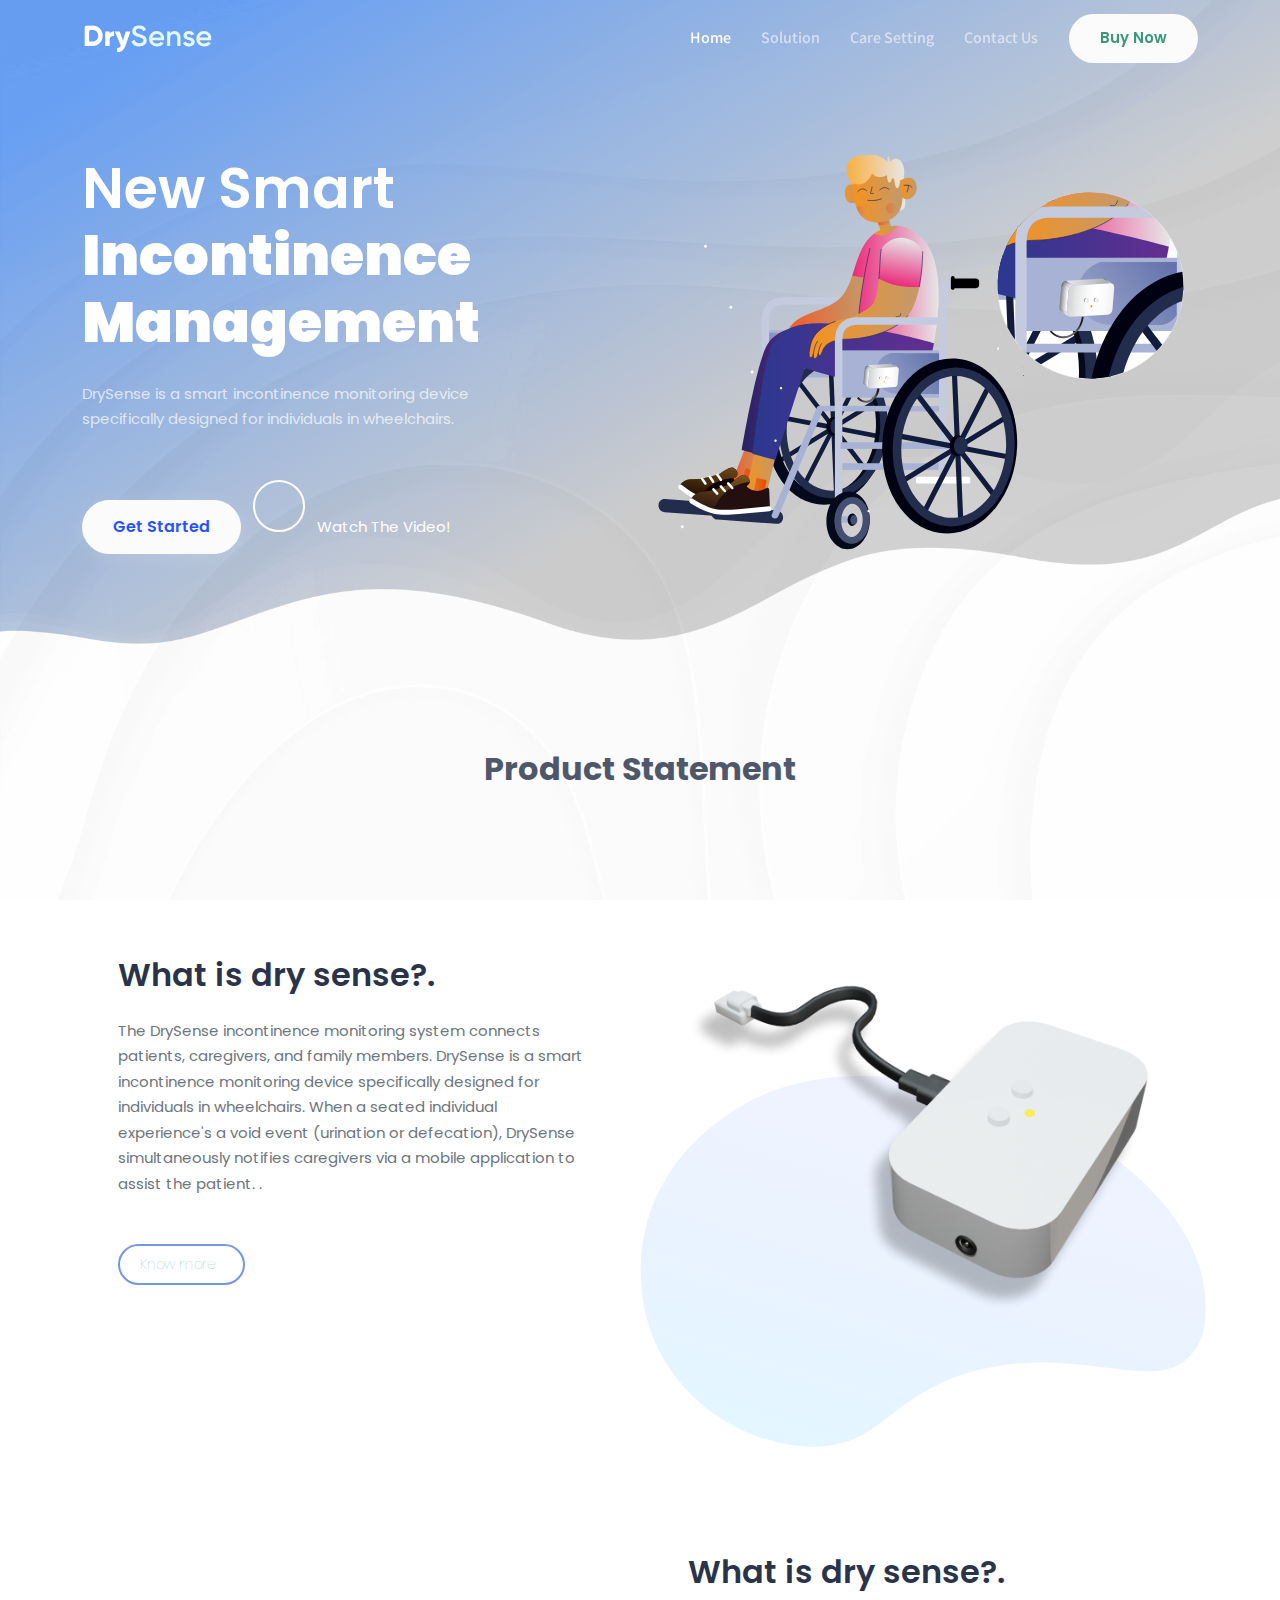
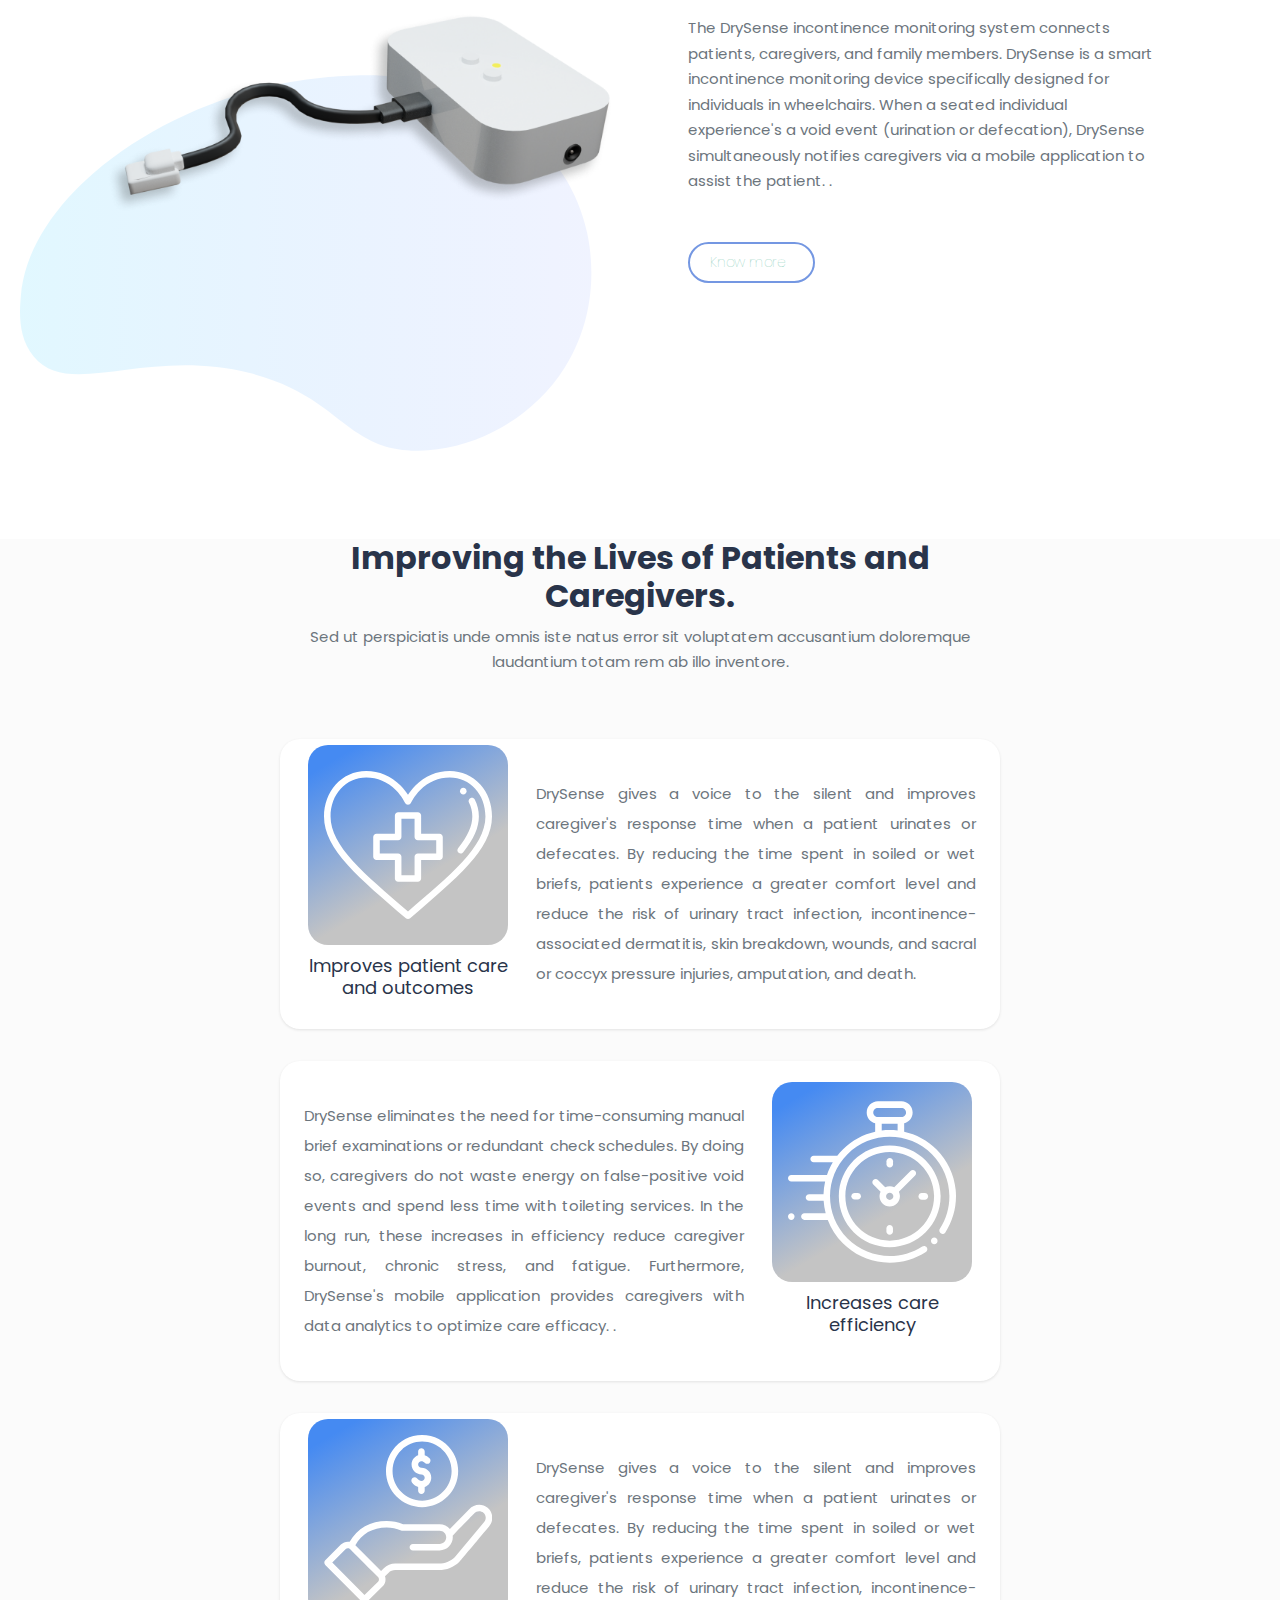
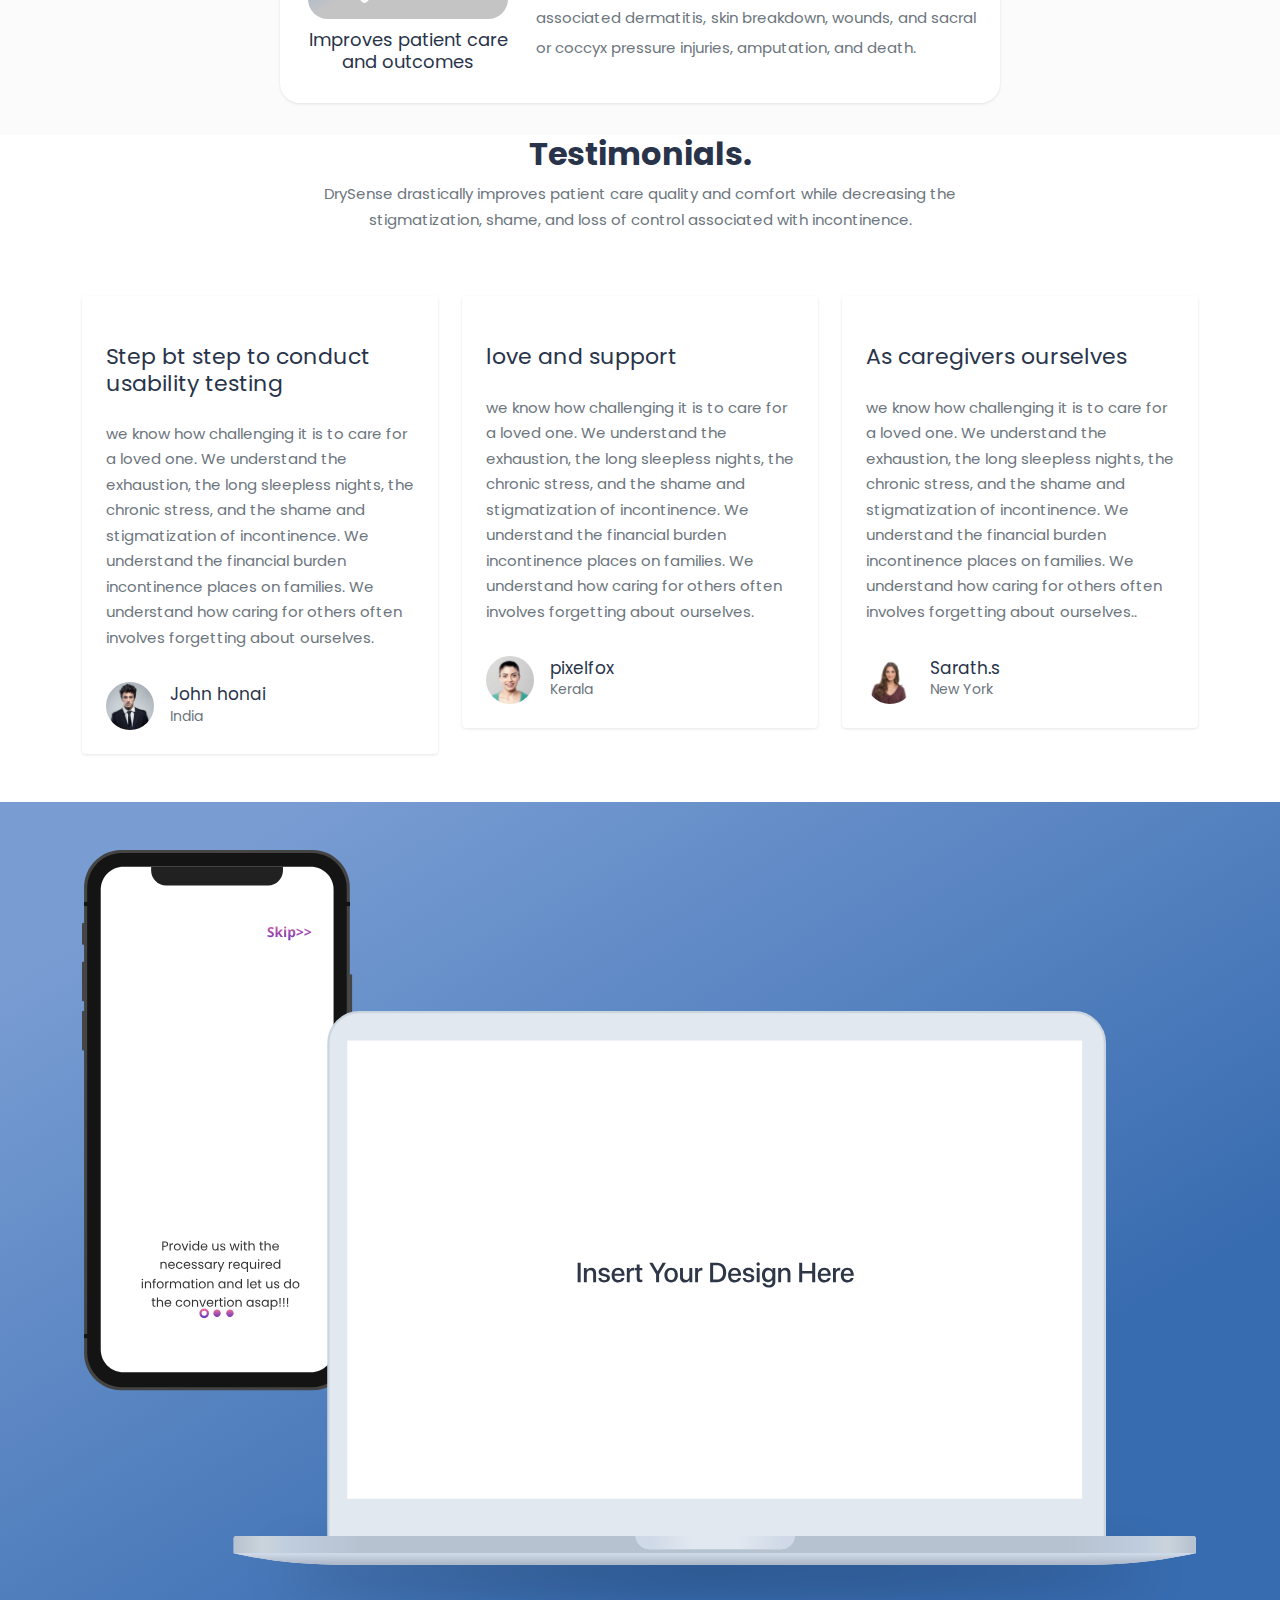
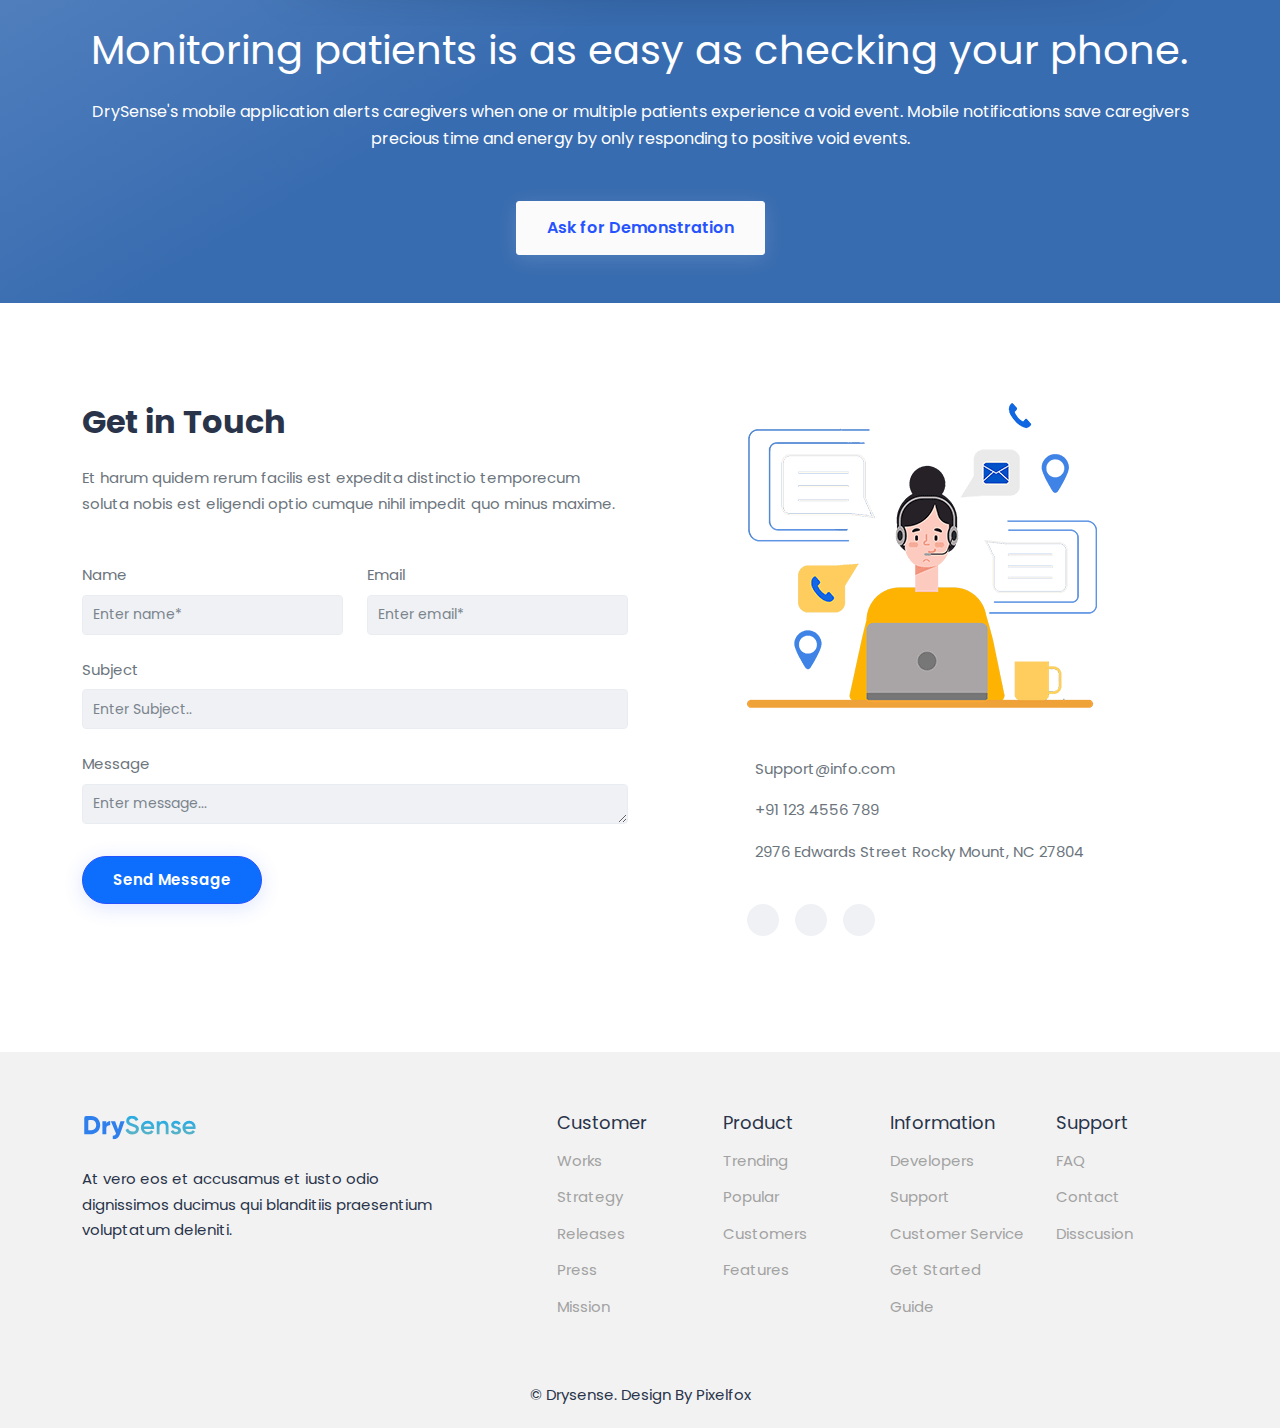
==== commit b8c73277: "Update index.html" ====
--- a/index.html
+++ b/index.html
@@ -5,9 +5,9 @@
     <meta charset="utf-8" />
     <title>drysense - Responsive Bootstrap 4 Landing Page Template</title>
     <meta name="viewport" content="width=device-width, initial-scale=1.0" />
-    <meta name="description" content="Premium Bootstrap 4 Landing Page Template" />
-    <meta name="keywords" content="bootstrap 4, premium, marketing, multipurpose" />
-    <meta content="Themesbrand" name="author" />
+    <meta name="description" content="drysense-New Smart Incontinence Management" />
+    <meta name="keywords" content="bootstrap 4, health, marketing, multipurpose" />
+    <meta content="Drysense" name="Pixelfox" />
     <!-- favicon -->
     <link rel="shortcut icon" href="/favicon.ico" />
 
@@ -366,39 +366,6 @@
         
     </section>
     <!--App downlod end -->
-   
-
-    <!-- CTA start -->
-    <section class="section bg-center w-100 bg-light" style="background-image: url(/cta-bg.png);">
-        <div class="container">
-            <div class="row">
-                <div class="col-lg-12">
-                    <div class="card bg-gradient-primary text-center border-0">
-                        <div class="bg-overlay-img" style="background-image: url(/demos.png);"></div>
-                        <div class="card-body mx-auto p-sm-5 p-4">
-                            <div class="row justify-content-center">
-                                <div class="col-lg-10">
-                                    <div class="p-3">
-                                        <h2 class="text-white mb-4">Join our Growing Community</h2>
-                                        <p class="text-white-70 font-size-16 mb-4 pb-3">Far far away, behind the word
-                                            mountains, far from the countries Vokalia and Consonantia, there live the
-                                            blind texts.</p>
-                                        <a href="javascript: void(0);" class="btn btn-light rounded-pill">Sign Up for
-                                            free</a>
-                                    </div>
-                                </div>
-                            </div>
-                        </div>
-                    </div>
-                </div>
-                <!-- end col -->
-            </div>
-            <!-- end row -->
-        </div>
-        <!-- end container -->
-    </section>
-    <!-- CTA end -->
-
     <!-- Contact us start -->
     <section class="section" id="contact">
         <div class="container">
